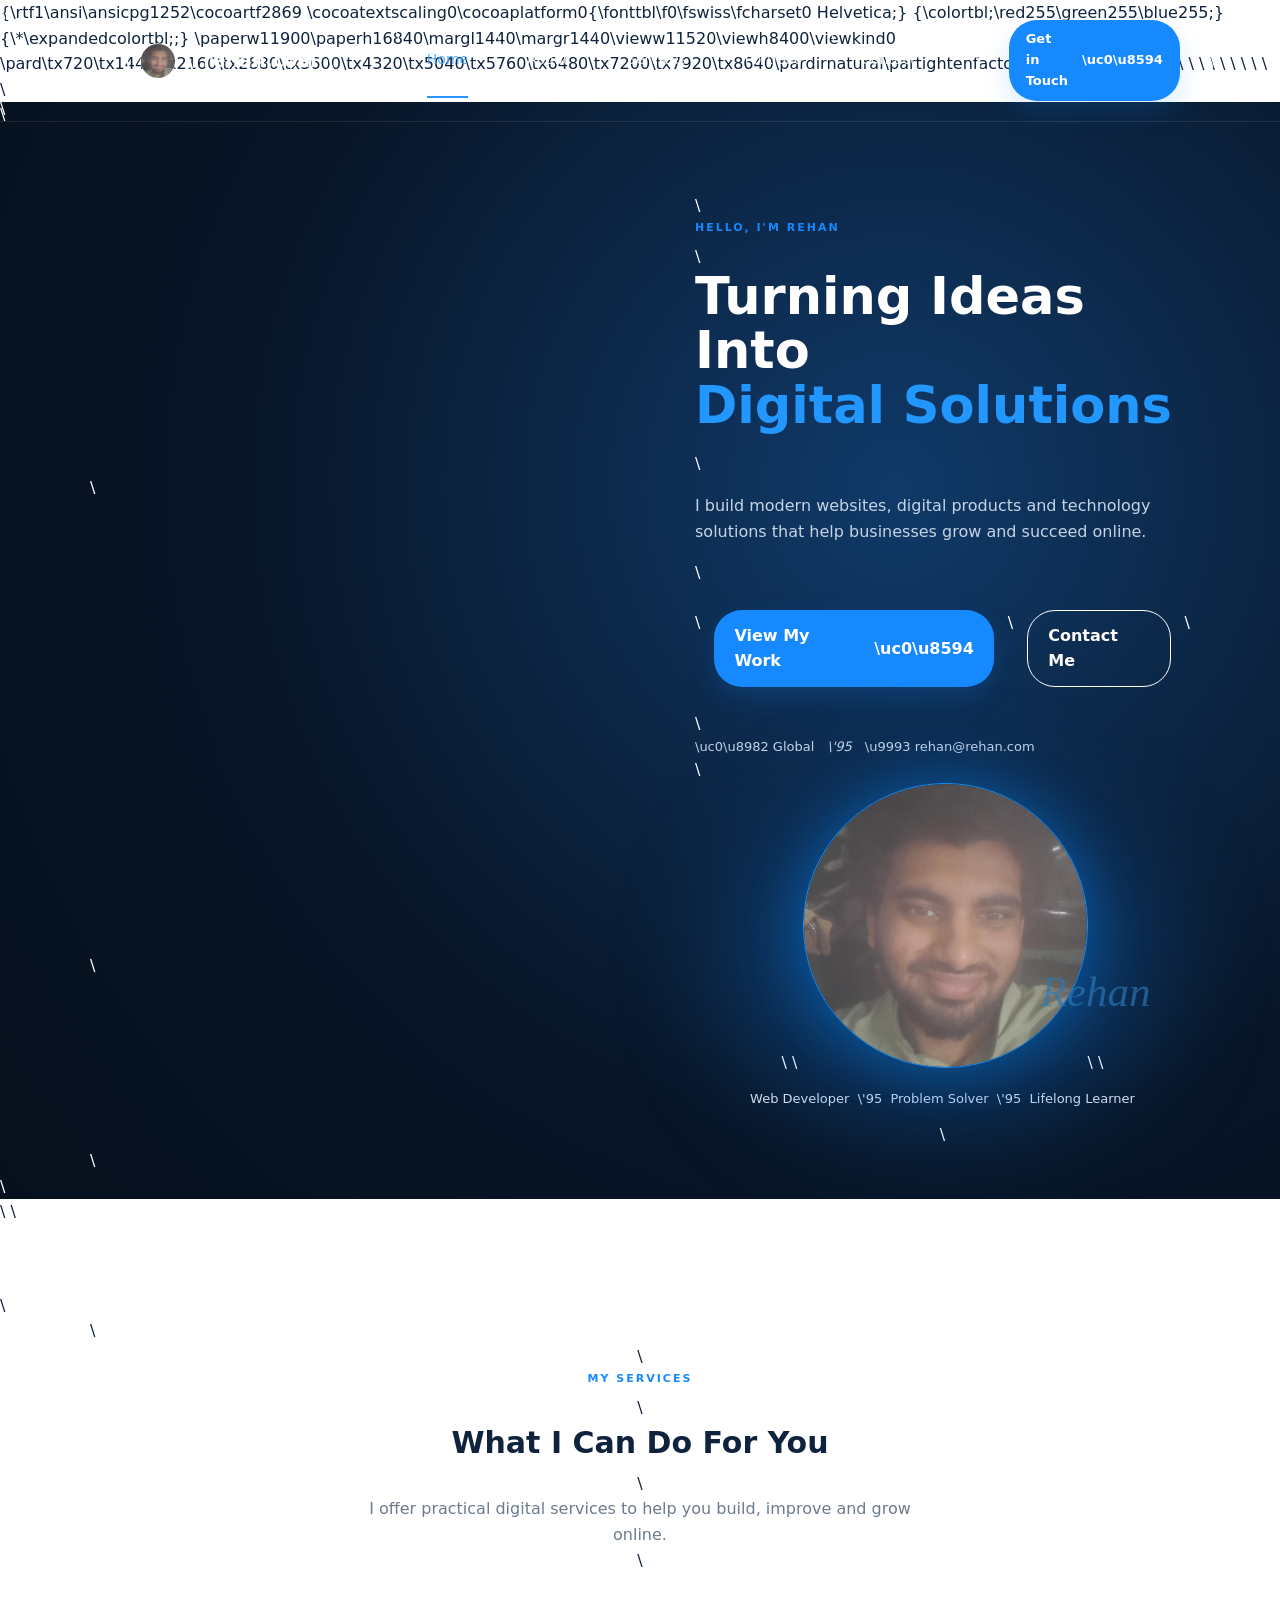
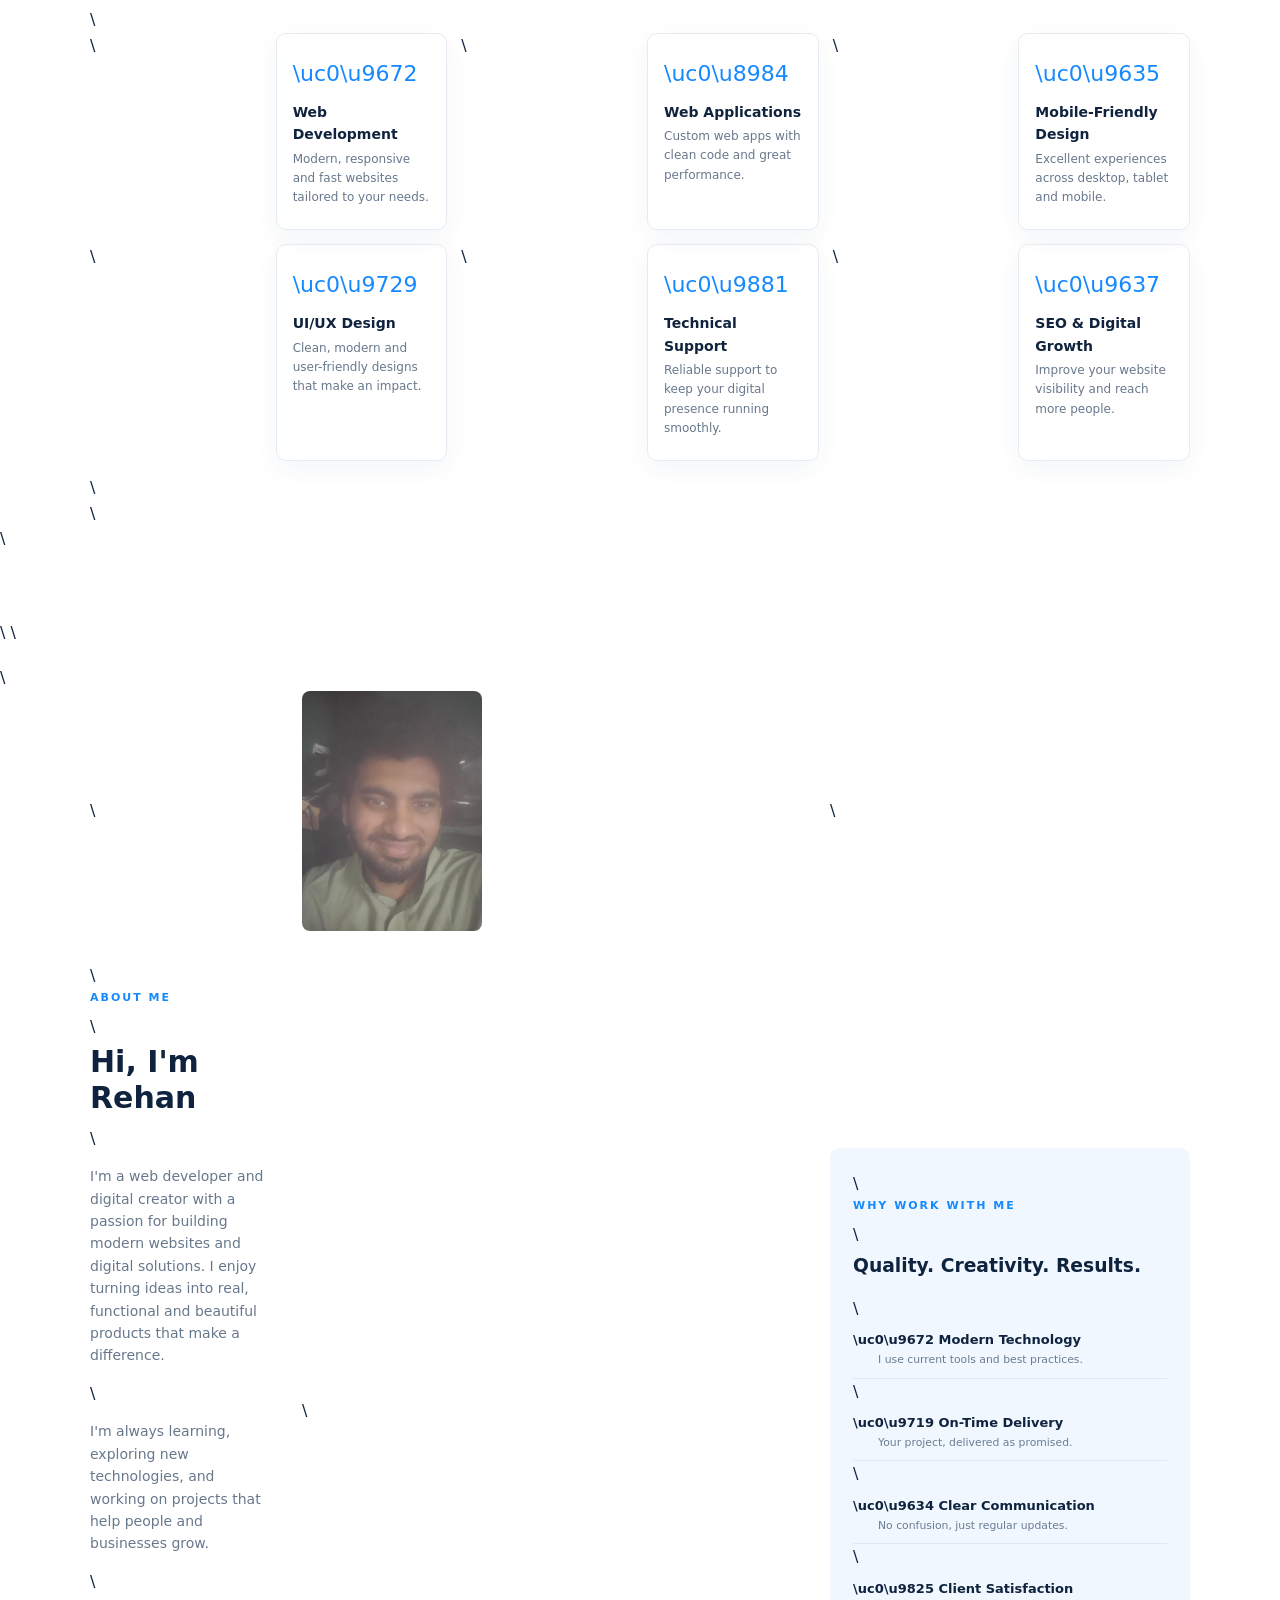
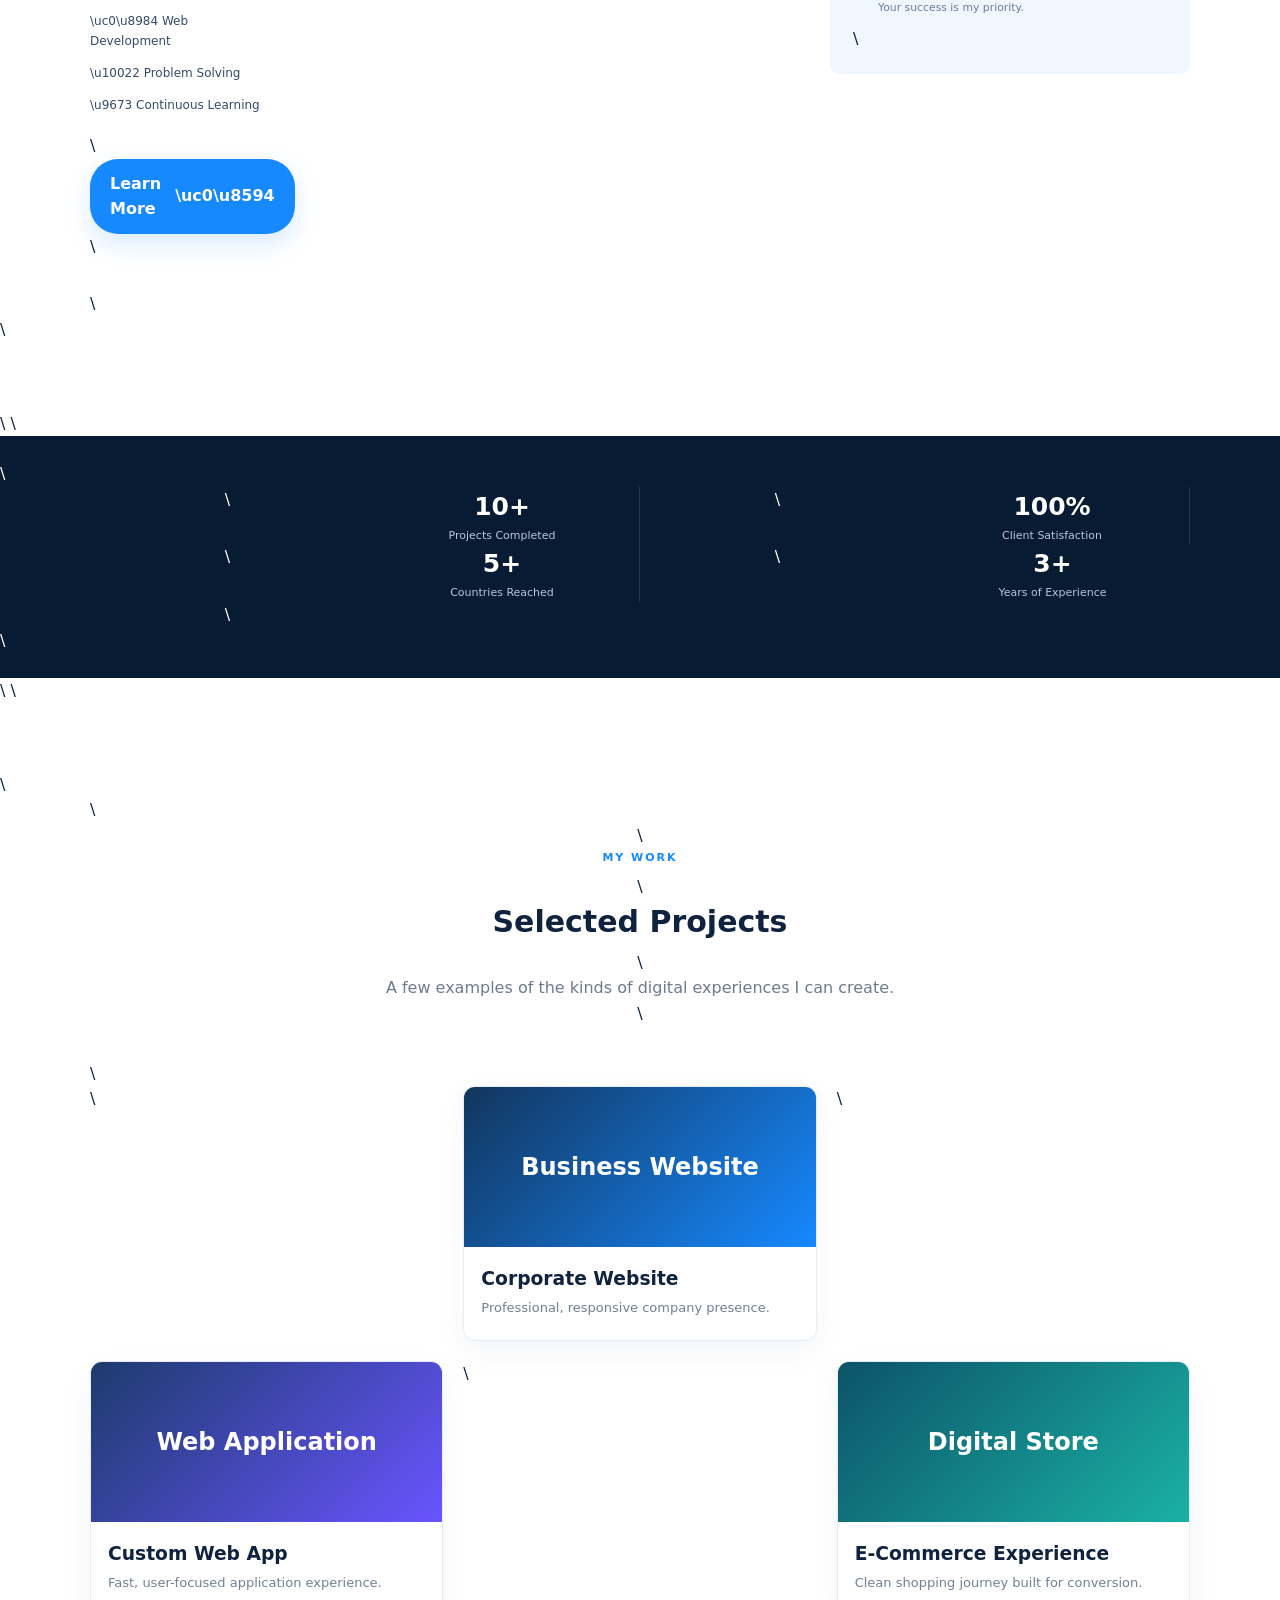
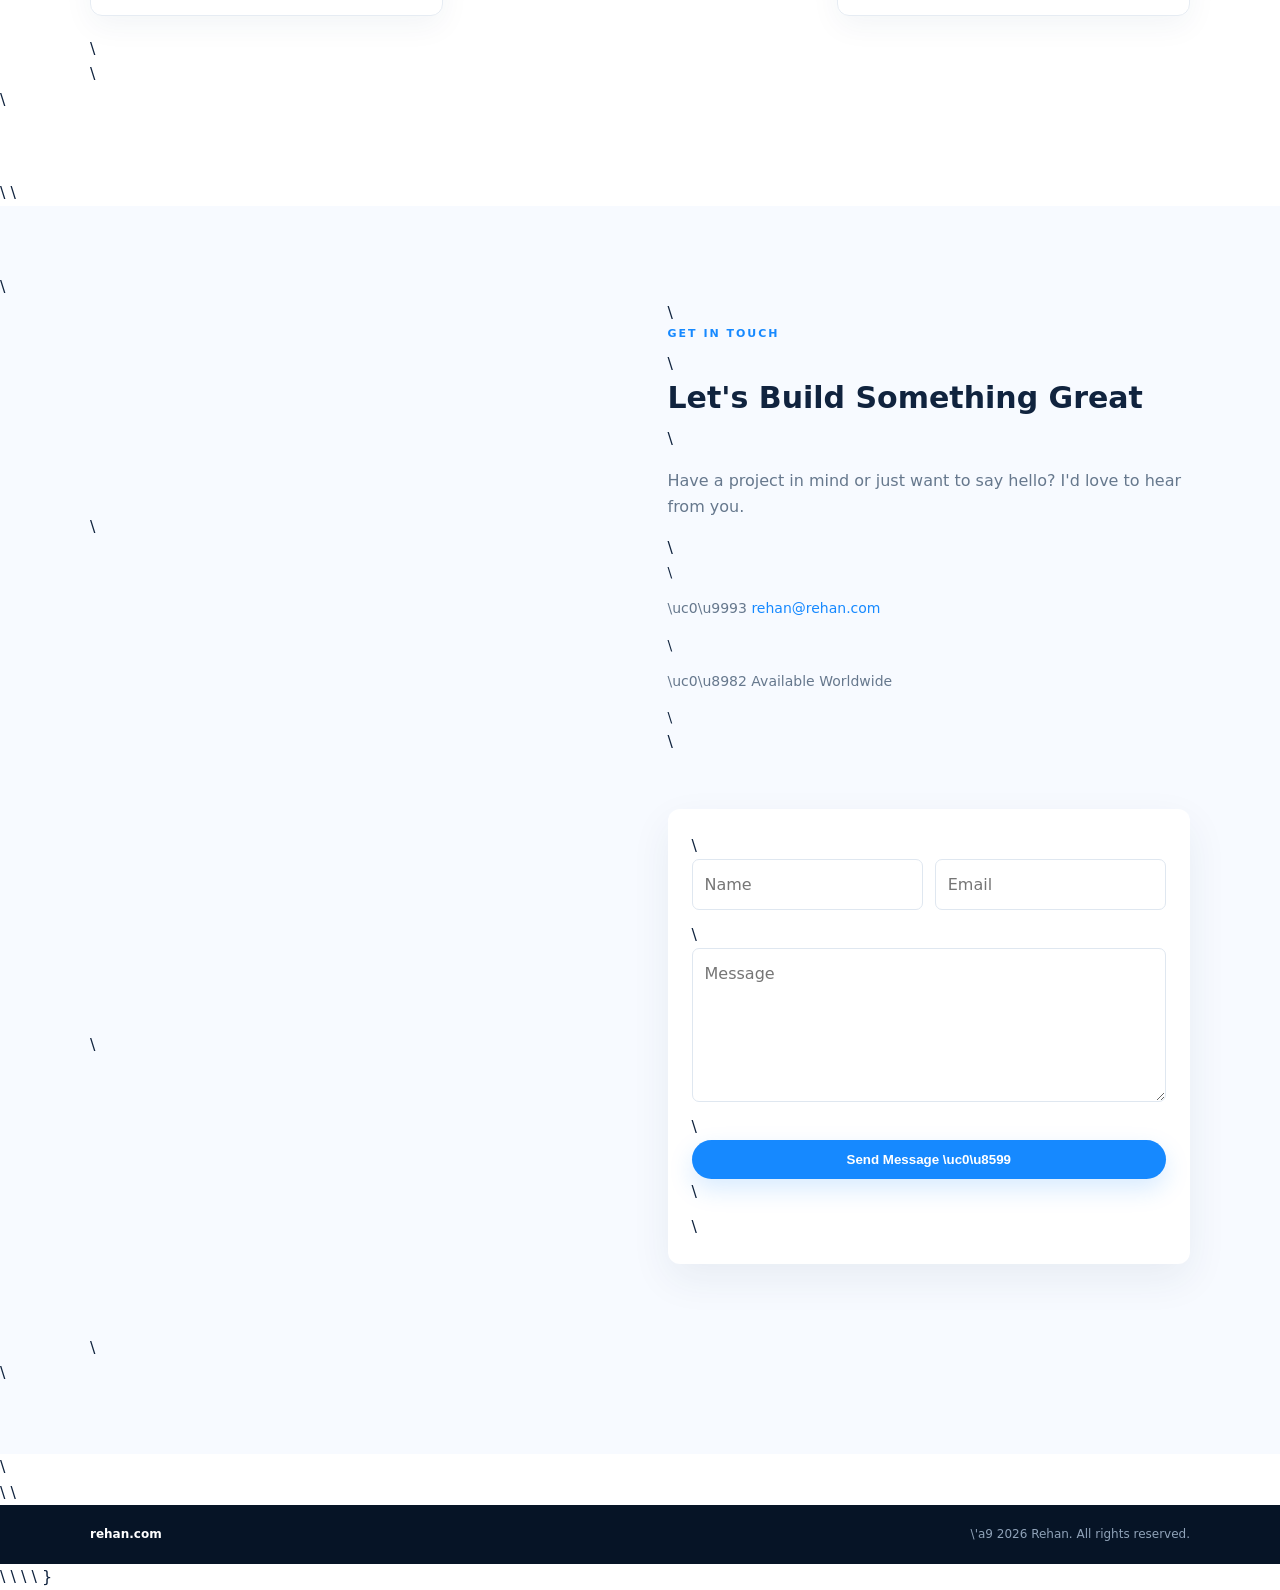
==== index.html @ d4633d06 "Add files via upload" ====
{\rtf1\ansi\ansicpg1252\cocoartf2869
\cocoatextscaling0\cocoaplatform0{\fonttbl\f0\fswiss\fcharset0 Helvetica;}
{\colortbl;\red255\green255\blue255;}
{\*\expandedcolortbl;;}
\paperw11900\paperh16840\margl1440\margr1440\vieww11520\viewh8400\viewkind0
\pard\tx720\tx1440\tx2160\tx2880\tx3600\tx4320\tx5040\tx5760\tx6480\tx7200\tx7920\tx8640\pardirnatural\partightenfactor0

\f0\fs24 \cf0 <!doctype html>\
<html lang="en">\
<head>\
  <meta charset="utf-8">\
  <meta name="viewport" content="width=device-width, initial-scale=1">\
  <meta name="description" content="Rehan \'97 modern websites, digital products and technology solutions.">\
  <meta name="theme-color" content="#071426">\
  <title>Rehan | Digital Solutions</title>\
  <link rel="stylesheet" href="style.css">\
</head>\
<body>\
<header class="site-header">\
  <div class="container nav">\
    <a class="brand" href="#home">\
      <img src="profile.jpg" alt="Rehan">\
      <span>rehan.com</span>\
    </a>\
    <button class="menu" aria-label="Open menu">\uc0\u9776 </button>\
    <nav>\
      <a class="active" href="#home">Home</a>\
      <a href="#about">About</a>\
      <a href="#services">Services</a>\
      <a href="#portfolio">Portfolio</a>\
      <a href="#contact">Contact</a>\
    </nav>\
    <a class="btn small" href="#contact">Get in Touch <span>\uc0\u8594 </span></a>\
  </div>\
</header>\
\
<main>\
<section id="home" class="hero">\
  <div class="container hero-grid">\
    <div class="hero-copy">\
      <p class="eyebrow">HELLO, I'M REHAN</p>\
      <h1>Turning Ideas Into <strong>Digital Solutions</strong></h1>\
      <p class="lead">I build modern websites, digital products and technology solutions that help businesses grow and succeed online.</p>\
      <div class="actions">\
        <a class="btn" href="#portfolio">View My Work <span>\uc0\u8594 </span></a>\
        <a class="btn ghost" href="#contact">Contact Me</a>\
      </div>\
      <div class="meta"><span>\uc0\u8982  Global</span><i>\'95</i><span>\u9993  rehan@rehan.com</span></div>\
    </div>\
    <div class="hero-photo">\
      <div class="glow"></div>\
      <img src="profile.jpg" alt="Portrait of Rehan">\
      <div class="signature">Rehan</div>\
      <p>Web Developer &nbsp;\'95&nbsp; Problem Solver &nbsp;\'95&nbsp; Lifelong Learner</p>\
    </div>\
  </div>\
</section>\
\
<section id="services" class="section">\
  <div class="container">\
    <div class="center">\
      <p class="eyebrow">MY SERVICES</p>\
      <h2>What I Can Do For You</h2>\
      <p>I offer practical digital services to help you build, improve and grow online.</p>\
    </div>\
    <div class="cards">\
      <article><span class="icon">\uc0\u9672 </span><h3>Web Development</h3><p>Modern, responsive and fast websites tailored to your needs.</p></article>\
      <article><span class="icon">\uc0\u8984 </span><h3>Web Applications</h3><p>Custom web apps with clean code and great performance.</p></article>\
      <article><span class="icon">\uc0\u9635 </span><h3>Mobile-Friendly Design</h3><p>Excellent experiences across desktop, tablet and mobile.</p></article>\
      <article><span class="icon">\uc0\u9729 </span><h3>UI/UX Design</h3><p>Clean, modern and user-friendly designs that make an impact.</p></article>\
      <article><span class="icon">\uc0\u9881 </span><h3>Technical Support</h3><p>Reliable support to keep your digital presence running smoothly.</p></article>\
      <article><span class="icon">\uc0\u9637 </span><h3>SEO & Digital Growth</h3><p>Improve your website visibility and reach more people.</p></article>\
    </div>\
  </div>\
</section>\
\
<section id="about" class="section about">\
  <div class="container about-grid">\
    <img class="about-photo" src="profile.jpg" alt="Rehan">\
    <div>\
      <p class="eyebrow">ABOUT ME</p>\
      <h2>Hi, I'm Rehan</h2>\
      <p>I'm a web developer and digital creator with a passion for building modern websites and digital solutions. I enjoy turning ideas into real, functional and beautiful products that make a difference.</p>\
      <p>I'm always learning, exploring new technologies, and working on projects that help people and businesses grow.</p>\
      <div class="tags"><span>\uc0\u8984  Web Development</span><span>\u10022  Problem Solving</span><span>\u9673  Continuous Learning</span></div>\
      <a class="btn" href="#contact">Learn More <span>\uc0\u8594 </span></a>\
    </div>\
    <aside class="why">\
      <p class="eyebrow">WHY WORK WITH ME</p>\
      <h3>Quality. Creativity. Results.</h3>\
      <div><b>\uc0\u9672  Modern Technology</b><small>I use current tools and best practices.</small></div>\
      <div><b>\uc0\u9719  On-Time Delivery</b><small>Your project, delivered as promised.</small></div>\
      <div><b>\uc0\u9634  Clear Communication</b><small>No confusion, just regular updates.</small></div>\
      <div><b>\uc0\u9825  Client Satisfaction</b><small>Your success is my priority.</small></div>\
    </aside>\
  </div>\
</section>\
\
<section class="stats">\
  <div class="container stat-grid">\
    <div><b>10+</b><span>Projects Completed</span></div>\
    <div><b>100%</b><span>Client Satisfaction</span></div>\
    <div><b>5+</b><span>Countries Reached</span></div>\
    <div><b>3+</b><span>Years of Experience</span></div>\
  </div>\
</section>\
\
<section id="portfolio" class="section portfolio">\
  <div class="container">\
    <div class="center">\
      <p class="eyebrow">MY WORK</p>\
      <h2>Selected Projects</h2>\
      <p>A few examples of the kinds of digital experiences I can create.</p>\
    </div>\
    <div class="project-grid">\
      <article class="project"><div class="project-art">Business Website</div><div><h3>Corporate Website</h3><p>Professional, responsive company presence.</p></div></article>\
      <article class="project"><div class="project-art app">Web Application</div><div><h3>Custom Web App</h3><p>Fast, user-focused application experience.</p></div></article>\
      <article class="project"><div class="project-art shop">Digital Store</div><div><h3>E-Commerce Experience</h3><p>Clean shopping journey built for conversion.</p></div></article>\
    </div>\
  </div>\
</section>\
\
<section id="contact" class="section contact">\
  <div class="container contact-grid">\
    <div>\
      <p class="eyebrow">GET IN TOUCH</p>\
      <h2>Let's Build Something Great</h2>\
      <p>Have a project in mind or just want to say hello? I'd love to hear from you.</p>\
      <div class="contact-lines">\
        <p>\uc0\u9993  <a href="mailto:rehan@rehan.com">rehan@rehan.com</a></p>\
        <p>\uc0\u8982  Available Worldwide</p>\
      </div>\
    </div>\
    <form id="contactForm">\
      <div class="two"><input name="name" placeholder="Name" required><input name="email" type="email" placeholder="Email" required></div>\
      <textarea name="message" rows="5" placeholder="Message" required></textarea>\
      <button class="btn" type="submit">Send Message \uc0\u8599 </button>\
      <p id="formNote" class="form-note"></p>\
    </form>\
  </div>\
</section>\
</main>\
\
<footer><div class="container footer"><b>rehan.com</b><span>\'a9 <span id="year"></span> Rehan. All rights reserved.</span></div></footer>\
<script src="script.js"></script>\
</body>\
</html>\
}
---- style.css ----
*{box-sizing:border-box}html{scroll-behavior:smooth}body{margin:0;font-family:Inter,ui-sans-serif,system-ui,-apple-system,Segoe UI,sans-serif;color:#10233e;background:#fff;line-height:1.6}a{text-decoration:none;color:inherit}.container{width:min(1100px,92%);margin:auto}.site-header{position:absolute;z-index:10;top:0;left:0;right:0;color:#fff;border-bottom:1px solid #ffffff18}.nav{height:70px;display:flex;align-items:center;gap:28px}.brand{display:flex;align-items:center;gap:10px;font-weight:800;font-size:19px;margin-right:auto}.brand img{width:36px;height:36px;border-radius:50%;object-fit:cover;border:1px solid #ffffff80}.nav nav{display:flex;gap:27px;font-size:14px}.nav nav a{opacity:.9;padding:25px 0}.nav nav a.active,.nav nav a:hover{color:#40a8ff;border-bottom:2px solid #1689ff}.btn{display:inline-flex;align-items:center;justify-content:center;gap:14px;background:#1689ff;color:#fff;padding:12px 20px;border-radius:28px;font-weight:700;border:0;cursor:pointer;box-shadow:0 10px 25px #1689ff2b}.btn.small{padding:9px 17px;font-size:13px}.btn.ghost{background:transparent;border:1px solid #fff;box-shadow:none}.menu{display:none;background:none;border:0;color:#fff;font-size:25px}.hero{min-height:570px;background:radial-gradient(circle at 70% 35%,#103a69,#081527 58%,#06101d);color:#fff;position:relative;overflow:hidden}.hero-grid{min-height:570px;display:grid;grid-template-columns:1.1fr .9fr;align-items:center;padding-top:65px}.eyebrow{color:#1689ff;font-size:11px;font-weight:800;letter-spacing:2px;margin:0 0 8px}.hero h1{font-size:51px;line-height:1.07;max-width:600px;margin:0 0 18px}.hero h1 strong{display:block;color:#2197ff}.lead{color:#c6d3e4;max-width:590px}.actions{display:flex;gap:14px;margin:24px 0}.meta{font-size:13px;color:#c5d4e8;display:flex;gap:13px}.hero-photo{text-align:center;position:relative}.hero-photo img{position:relative;width:285px;height:285px;object-fit:cover;border-radius:50%;border:1px solid #1594ff;box-shadow:0 0 55px #078bff66}.glow{position:absolute;inset:10% 10%;background:#1689ff55;filter:blur(65px);border-radius:50%}.hero-photo p{color:#d9e4f3;font-size:13px}.signature{font-size:43px;font-family:cursive;font-style:italic;position:absolute;right:8%;top:48%;color:#2d78b5aa}.section{padding:68px 0}.center{text-align:center;margin-bottom:34px}.center h2,h2{font-size:30px;line-height:1.2;margin:4px 0 10px}.center p:last-child{color:#6c7b8e;margin:auto;max-width:600px}.cards{display:grid;grid-template-columns:repeat(6,1fr);gap:14px}.cards article{padding:22px 16px;border:1px solid #e5ebf3;border-radius:10px;box-shadow:0 8px 25px #18365c0d}.cards .icon{font-size:22px;color:#1689ff}.cards h3{font-size:14px;margin:10px 0 4px}.cards p{font-size:12px;color:#68788c;margin:0}.about{padding-top:20px}.about-grid{display:grid;grid-template-columns:180px 1fr 360px;gap:32px;align-items:center}.about-photo{width:180px;height:240px;object-fit:cover;border-radius:8px}.about p:not(.eyebrow){color:#68788c;font-size:14px}.tags{display:flex;flex-wrap:wrap;gap:13px;font-size:12px;margin:18px 0;color:#334b69}.why{background:#f0f7ff;border-radius:9px;padding:23px}.why h3{margin:3px 0 15px}.why div{padding:9px 0;border-bottom:1px solid #dce9f7;font-size:13px}.why div:last-child{border:0}.why small{display:block;color:#6a7c91;margin-left:25px}.stats{background:#071b32;color:#fff;padding:25px 0}.stat-grid{display:grid;grid-template-columns:repeat(4,1fr);text-align:center}.stat-grid div{border-right:1px solid #ffffff20}.stat-grid div:last-child{border:0}.stat-grid b{display:block;font-size:25px}.stat-grid span{font-size:11px;color:#b9c8da}.project-grid{display:grid;grid-template-columns:repeat(3,1fr);gap:20px}.project{border:1px solid #e6ecf3;border-radius:12px;overflow:hidden;box-shadow:0 10px 30px #18365c0d}.project-art{height:160px;display:grid;place-items:center;background:linear-gradient(135deg,#12355c,#1689ff);color:#fff;font-size:24px;font-weight:800}.project-art.app{background:linear-gradient(135deg,#1d3b6d,#6954ff)}.project-art.shop{background:linear-gradient(135deg,#0c5368,#1ab1a5)}.project>div:last-child{padding:17px}.project h3{margin:0}.project p{margin:4px 0;color:#718095;font-size:13px}.contact{background:#f7faff}.contact-grid{display:grid;grid-template-columns:1fr 1fr;gap:55px;align-items:center}.contact p:not(.eyebrow){color:#66788d}.contact-lines{font-size:14px}.contact-lines a{color:#1689ff}form{background:#fff;padding:24px;border-radius:12px;box-shadow:0 15px 40px #18365c12}.two{display:grid;grid-template-columns:1fr 1fr;gap:12px}input,textarea{width:100%;border:1px solid #dfe7f0;border-radius:7px;padding:12px;margin-bottom:12px;font:inherit;outline:none}input:focus,textarea:focus{border-color:#1689ff}form .btn{width:100%}.form-note{font-size:12px;text-align:center;margin:10px 0 0}footer{background:#061426;color:#c9d6e5;padding:20px 0}.footer{display:flex;justify-content:space-between;font-size:12px}.footer b{color:#fff}.footer span{color:#8fa2b8}@media(max-width:850px){.nav nav,.nav>.btn{display:none}.menu{display:block}.hero-grid{grid-template-columns:1fr;text-align:center;padding:100px 0 45px}.hero h1{font-size:40px}.lead{margin:auto}.meta,.actions{justify-content:center}.hero-photo{margin-top:20px}.hero-photo img{width:210px;height:210px}.cards{grid-template-columns:repeat(2,1fr)}.about-grid{grid-template-columns:1fr;text-align:center}.about-photo{margin:auto}.why{text-align:left}.project-grid{grid-template-columns:1fr}.contact-grid{grid-template-columns:1fr;gap:25px}.stat-grid{grid-template-columns:repeat(2,1fr);gap:20px}.stat-grid div:nth-child(2){border:0}.footer{flex-direction:column;gap:5px}}@media(max-width:480px){.cards{grid-template-columns:1fr}.hero h1{font-size:34px}.two{grid-template-columns:1fr}.section{padding:50px 0}}
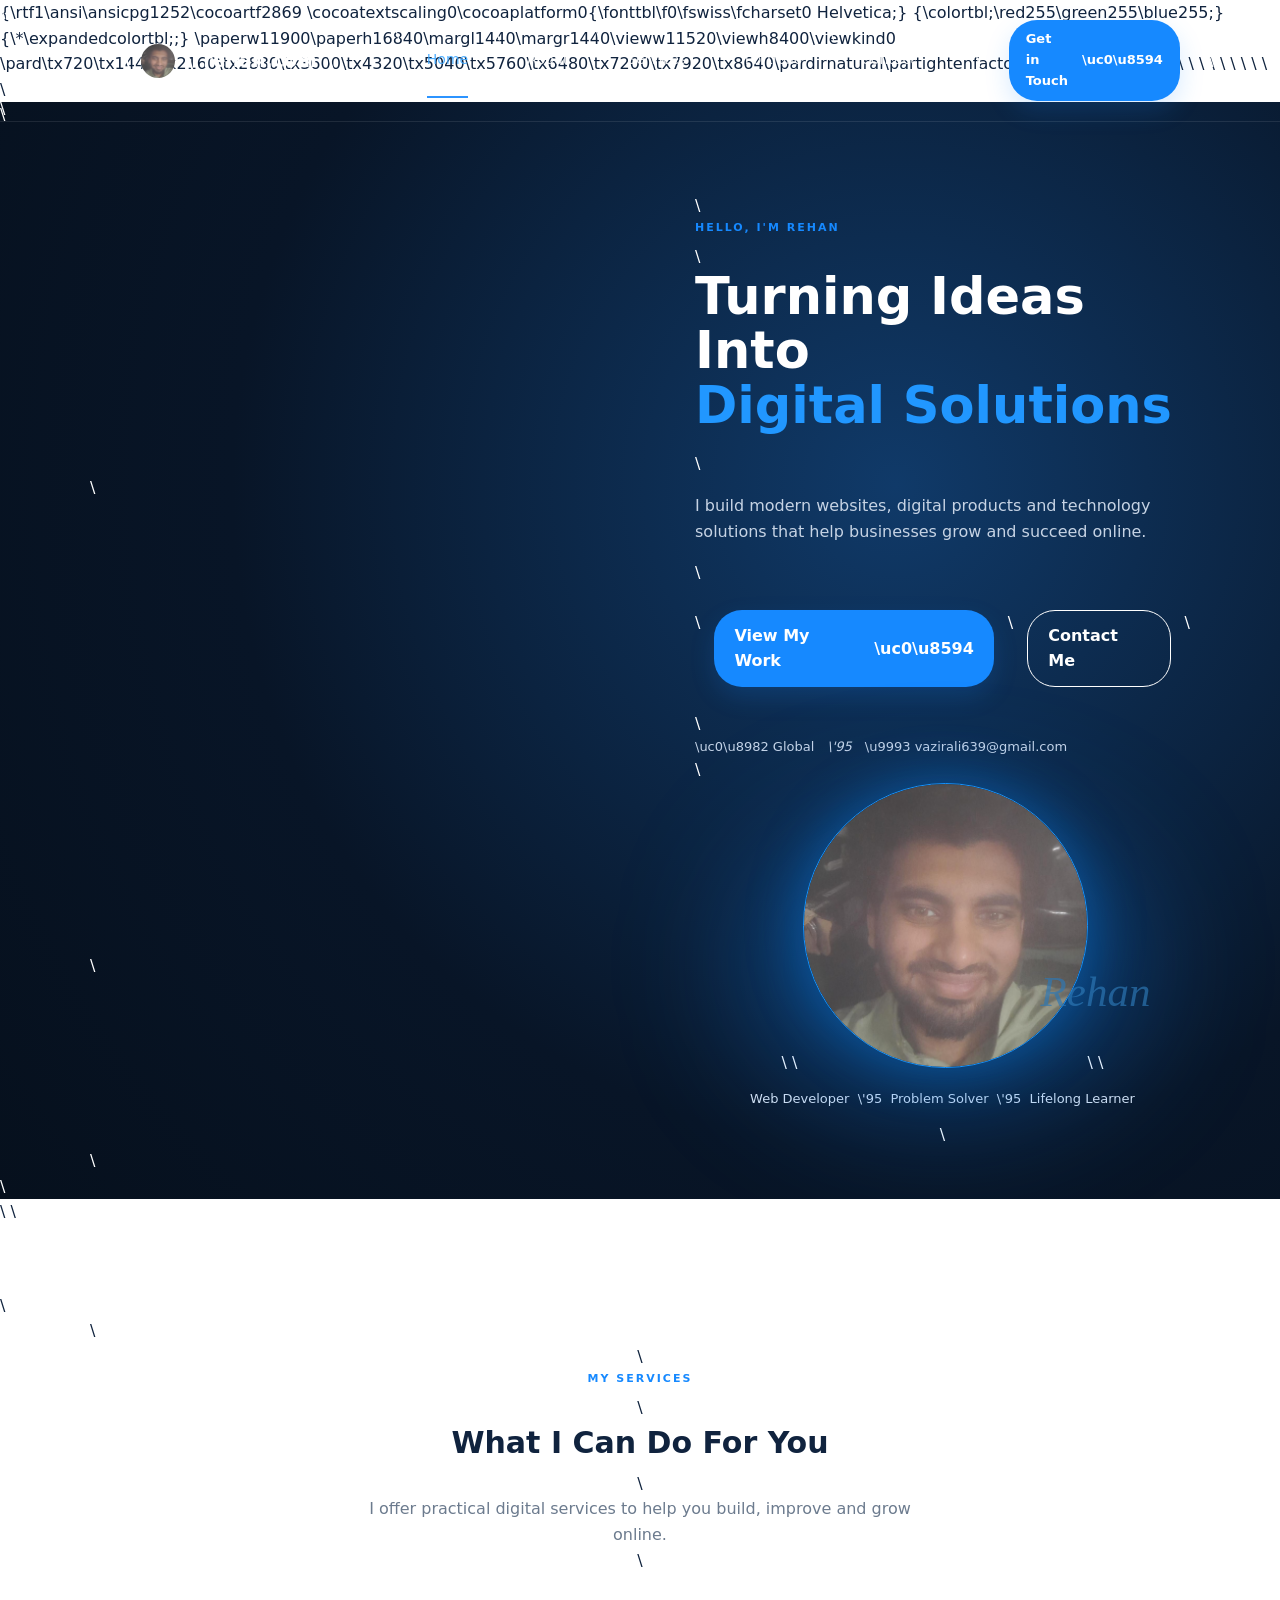
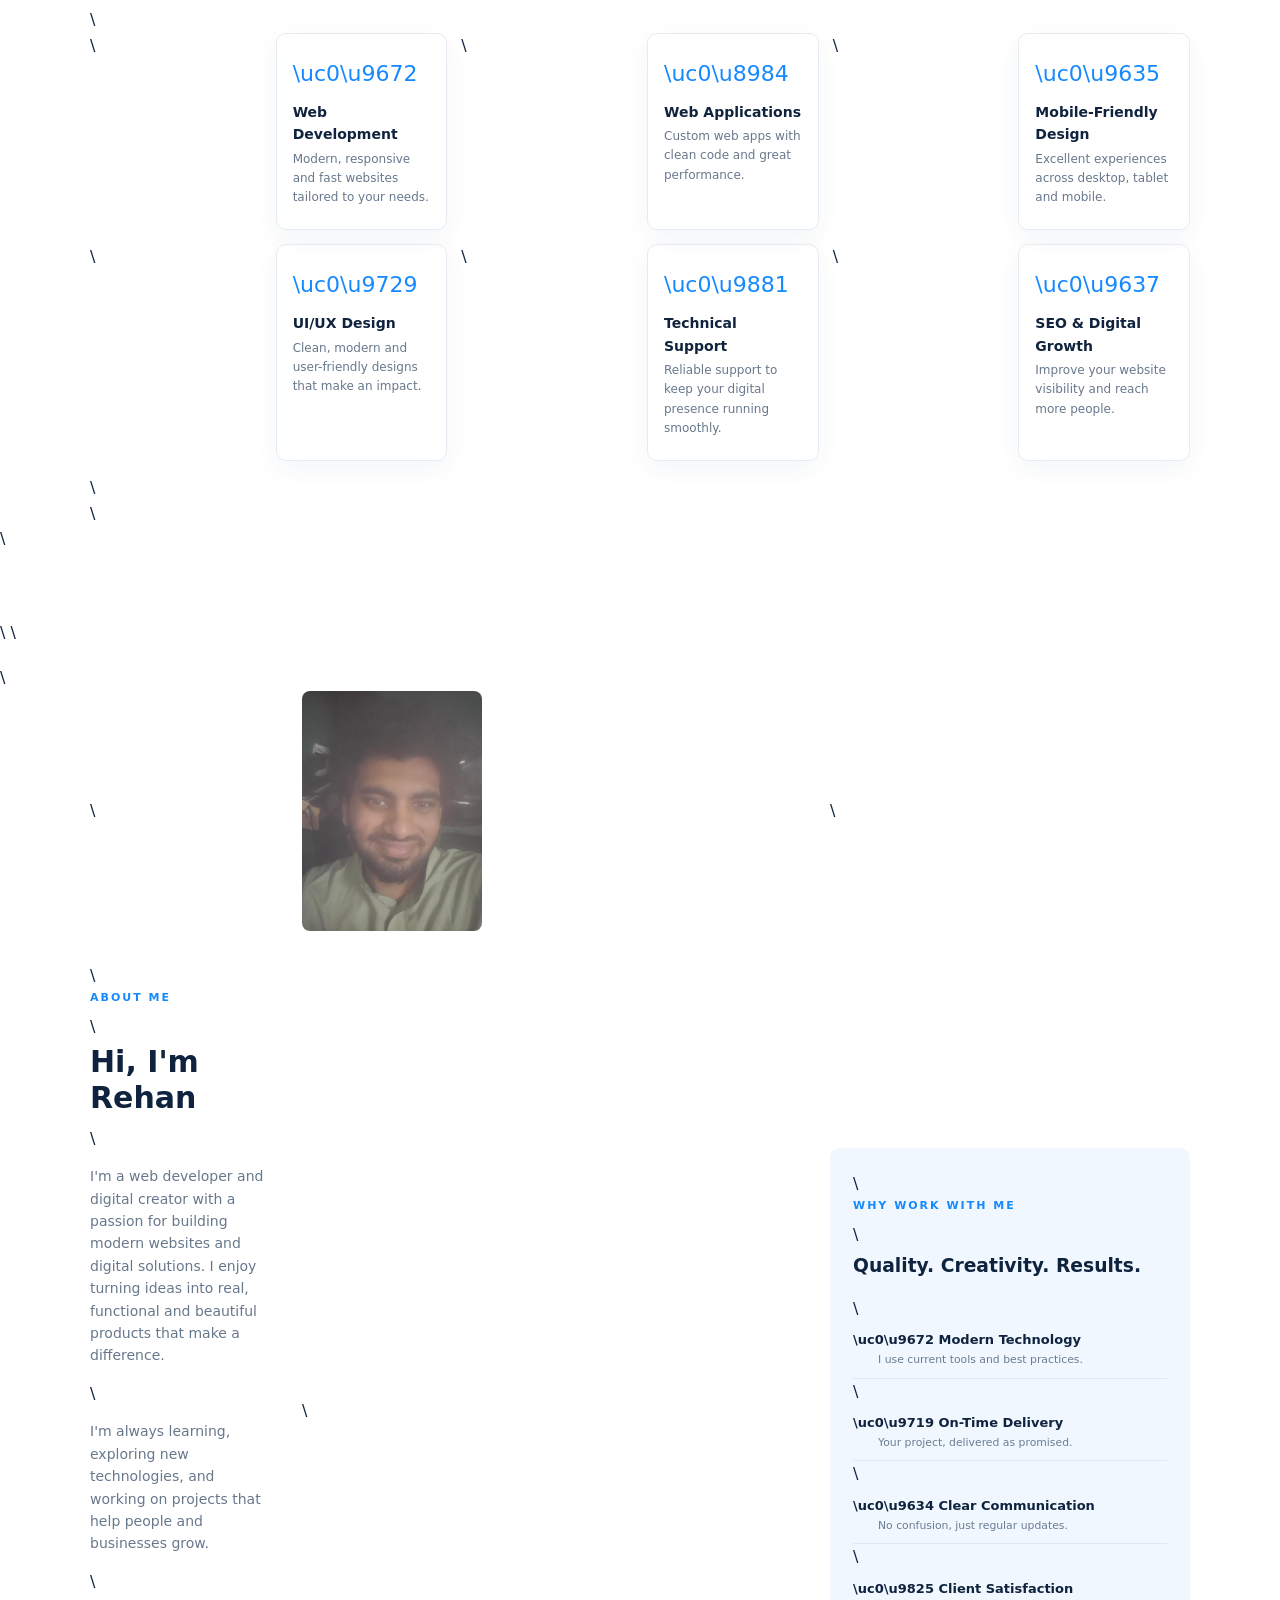
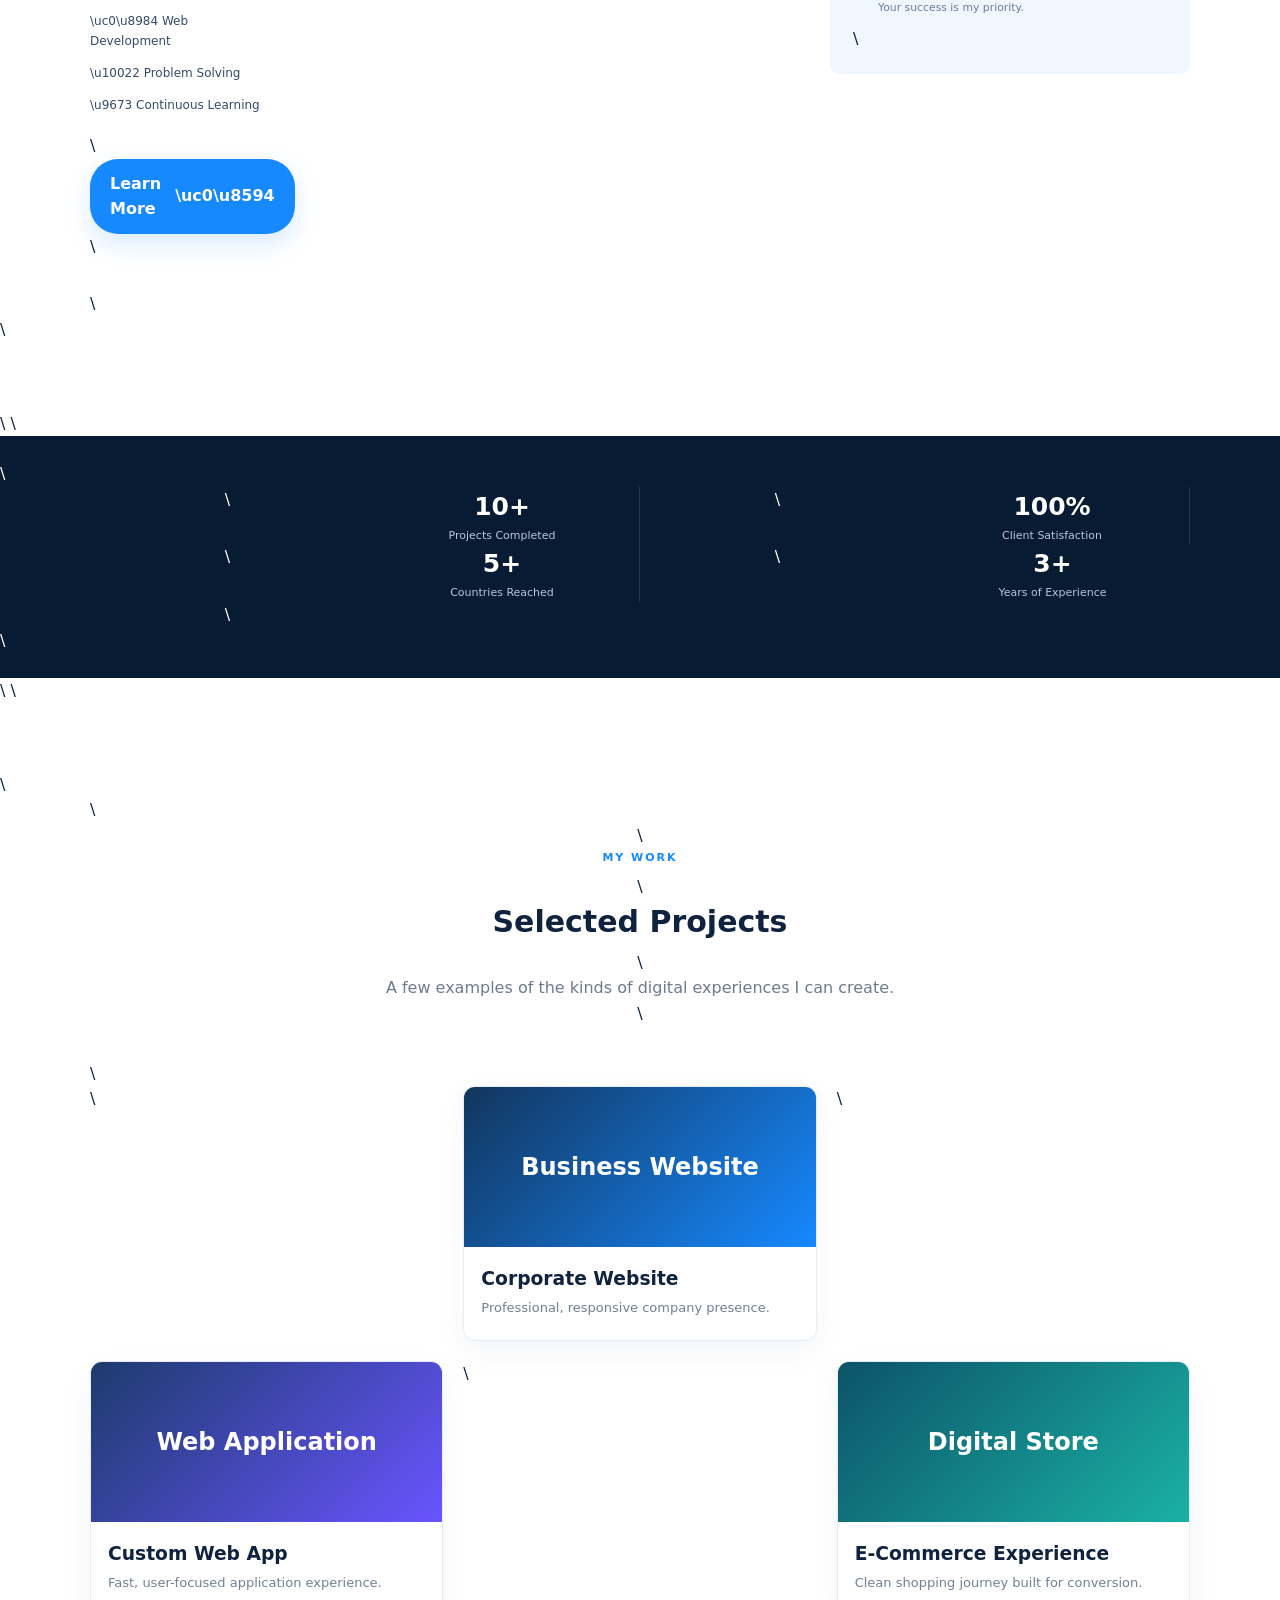
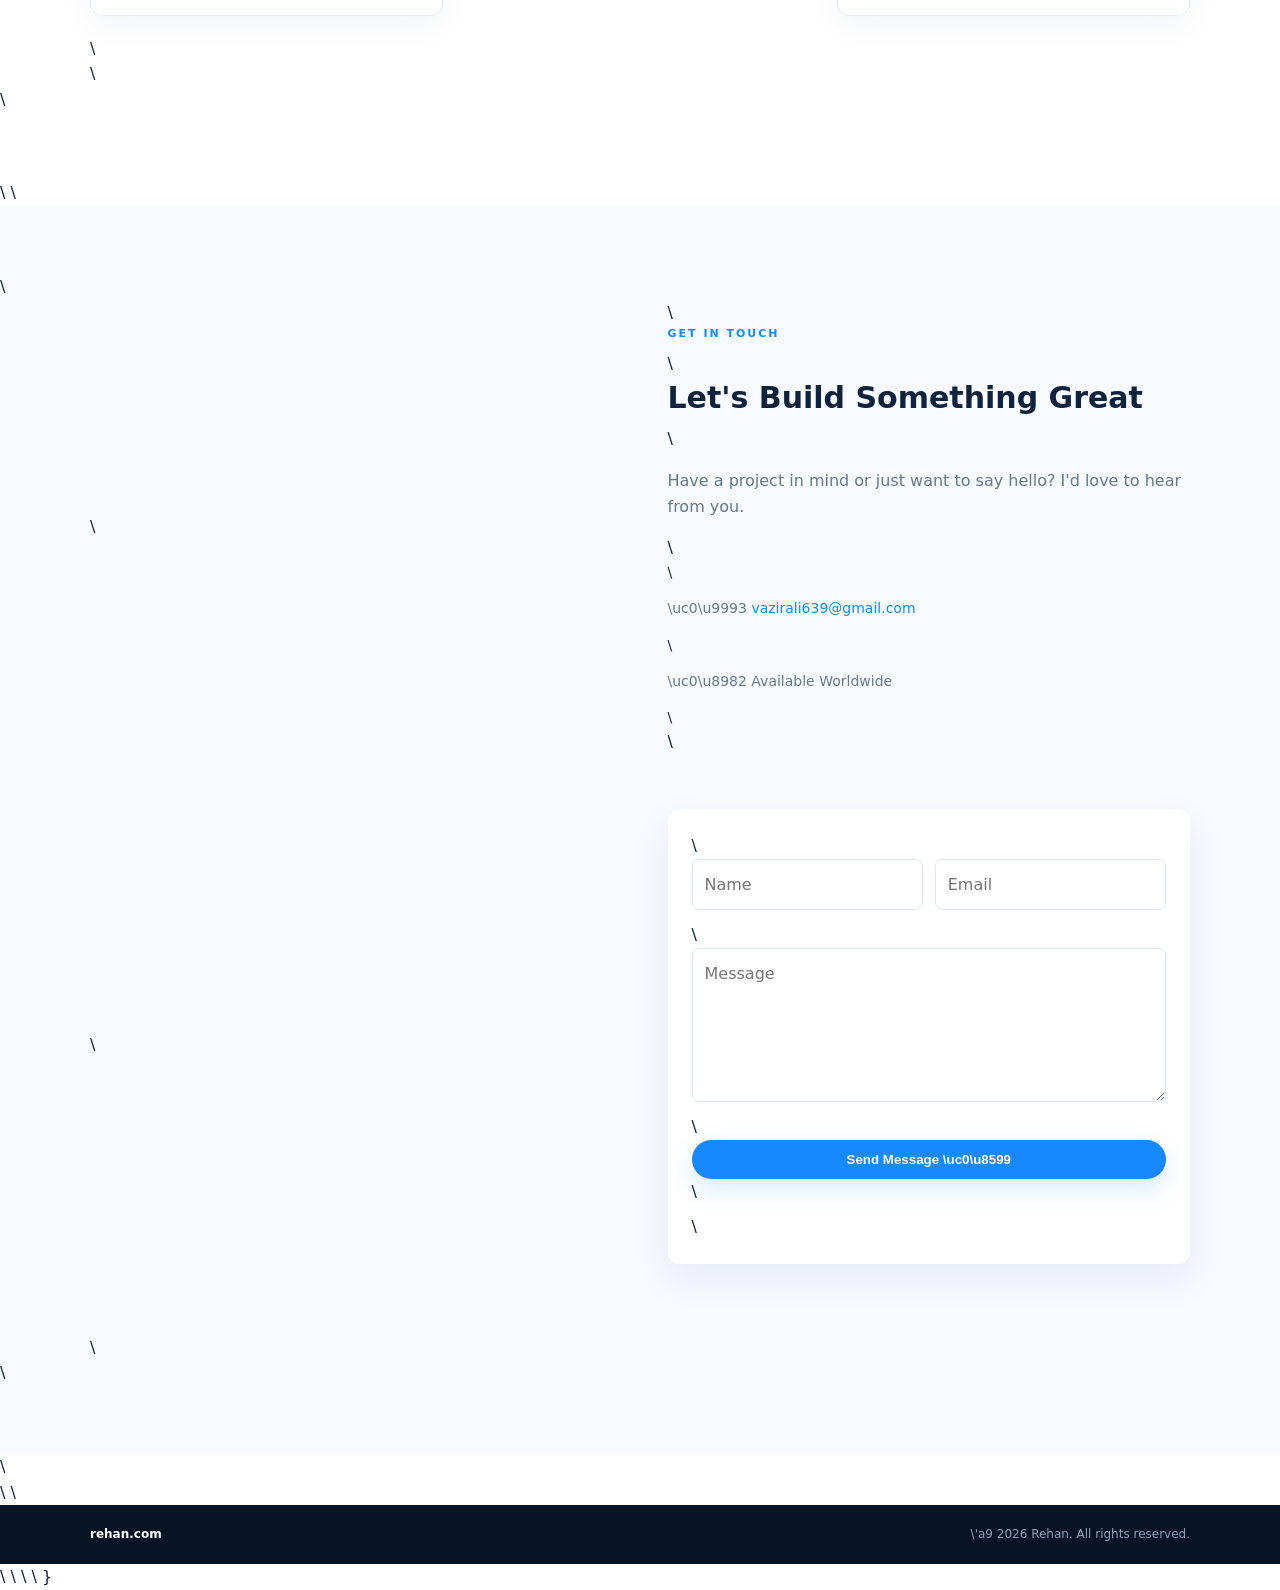
==== commit e05d5ccc: "Add files via upload" ====
--- a/index.html
+++ b/index.html
@@ -45,7 +45,7 @@
         <a class="btn" href="#portfolio">View My Work <span>\uc0\u8594 </span></a>\
         <a class="btn ghost" href="#contact">Contact Me</a>\
       </div>\
-      <div class="meta"><span>\uc0\u8982  Global</span><i>\'95</i><span>\u9993  rehan@rehan.com</span></div>\
+      <div class="meta"><span>\uc0\u8982  Global</span><i>\'95</i><span>\u9993  vazirali639@gmail.com</span></div>\
     </div>\
     <div class="hero-photo">\
       <div class="glow"></div>\
@@ -127,7 +127,7 @@
       <h2>Let's Build Something Great</h2>\
       <p>Have a project in mind or just want to say hello? I'd love to hear from you.</p>\
       <div class="contact-lines">\
-        <p>\uc0\u9993  <a href="mailto:rehan@rehan.com">rehan@rehan.com</a></p>\
+        <p>\uc0\u9993  <a href="mailto:vazirali639@gmail.com">vazirali639@gmail.com</a></p>\
         <p>\uc0\u8982  Available Worldwide</p>\
       </div>\
     </div>\
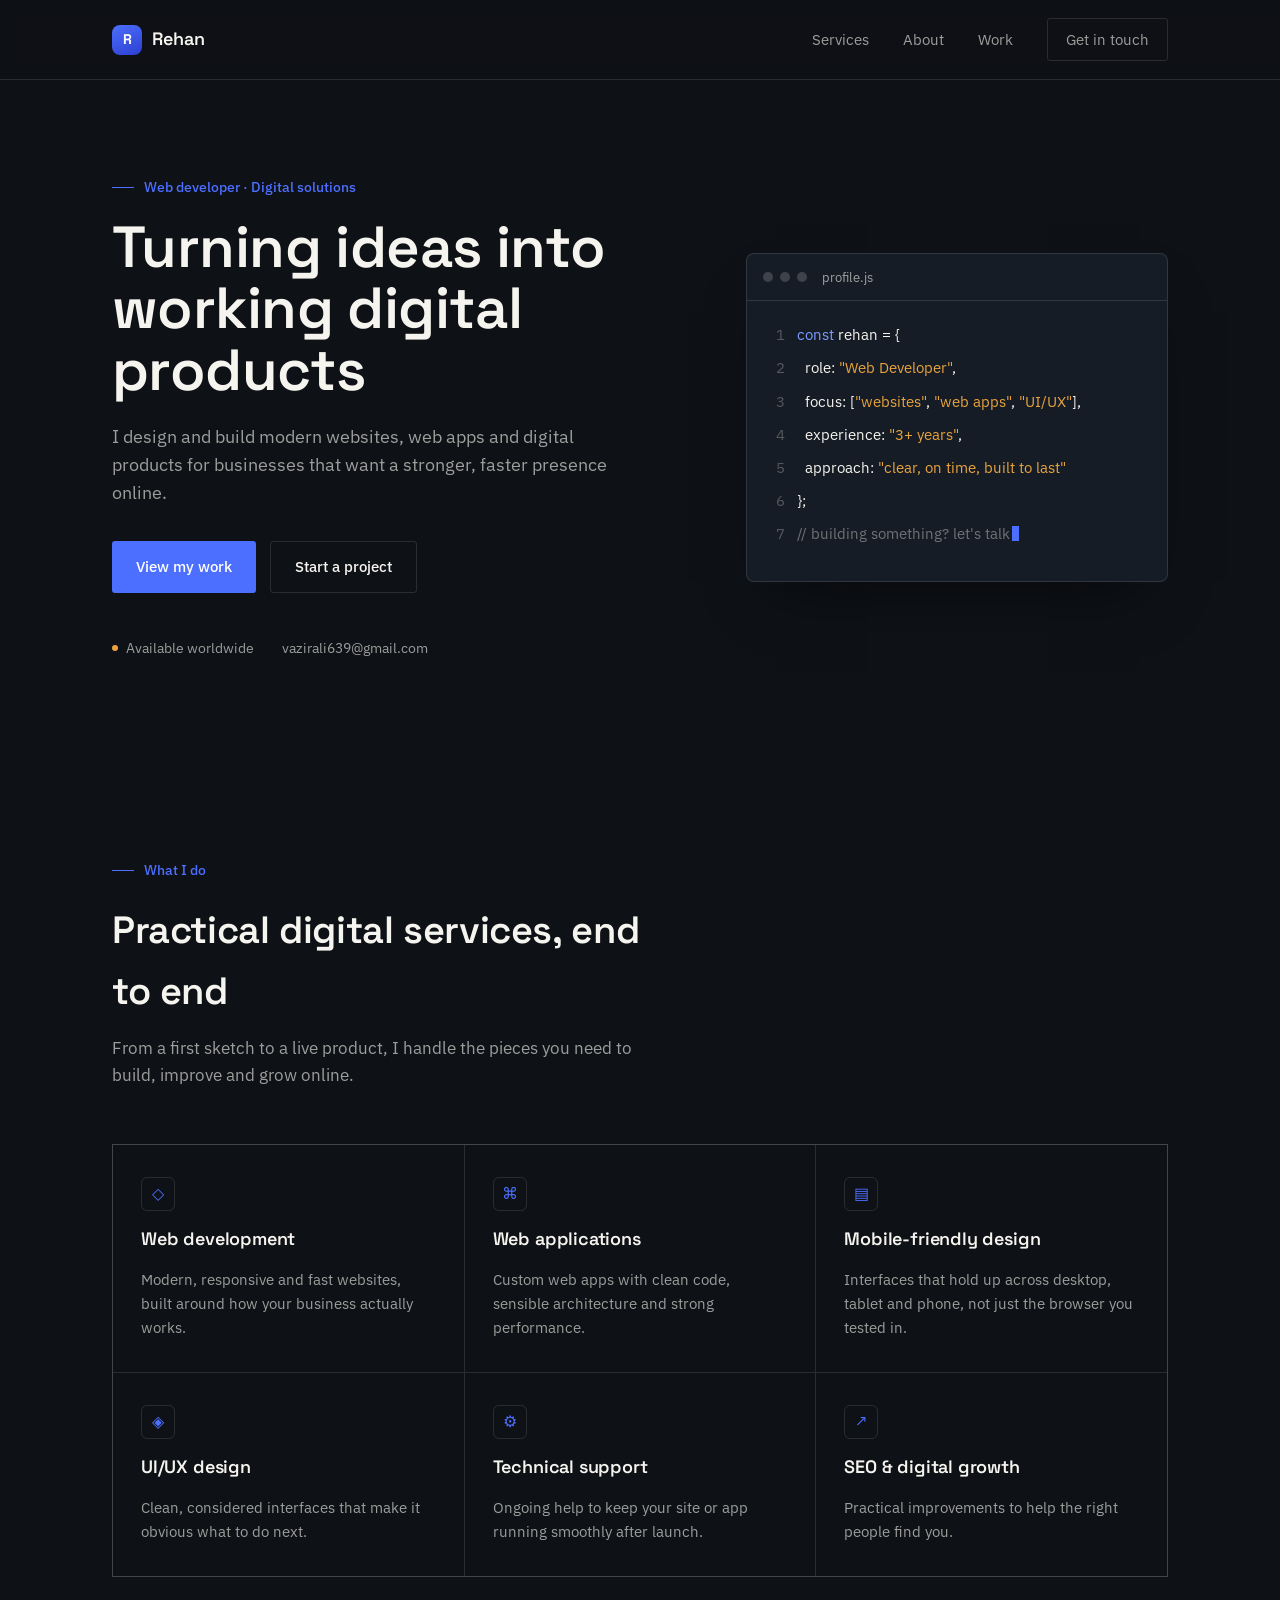
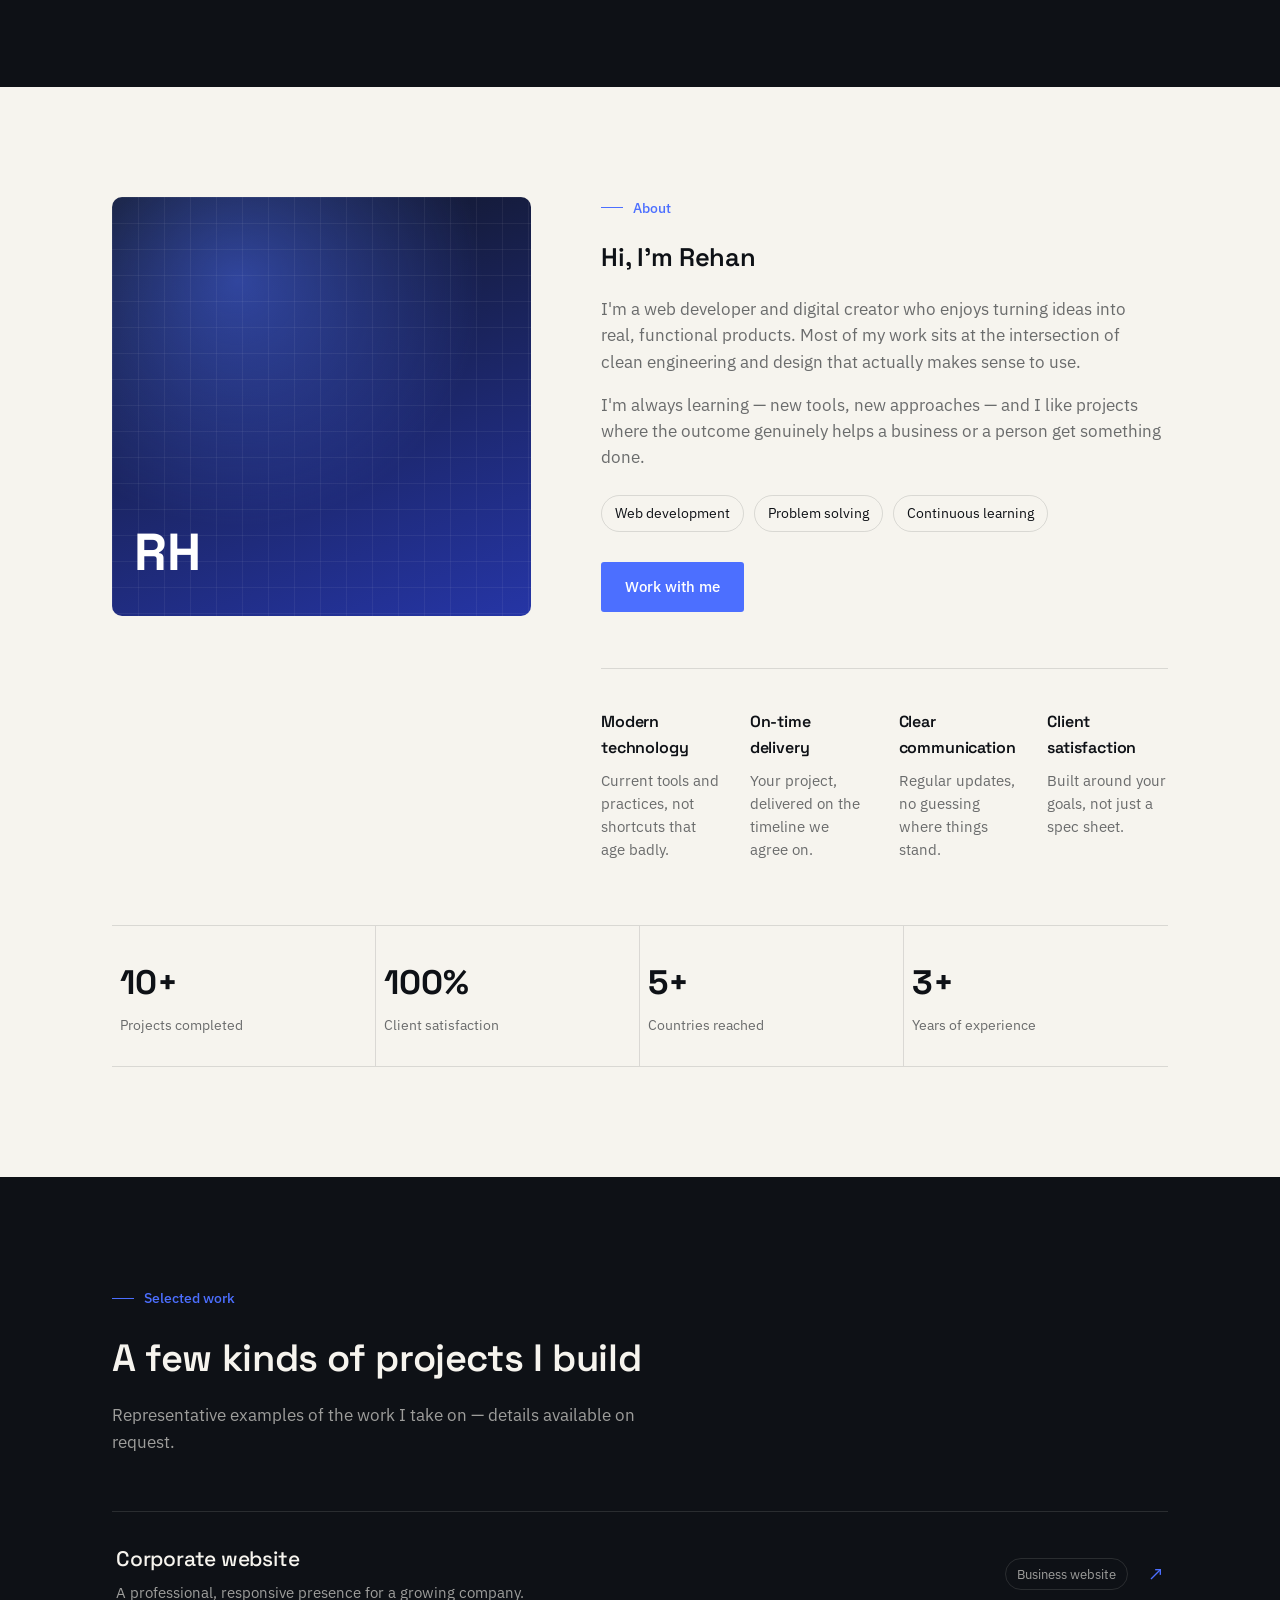
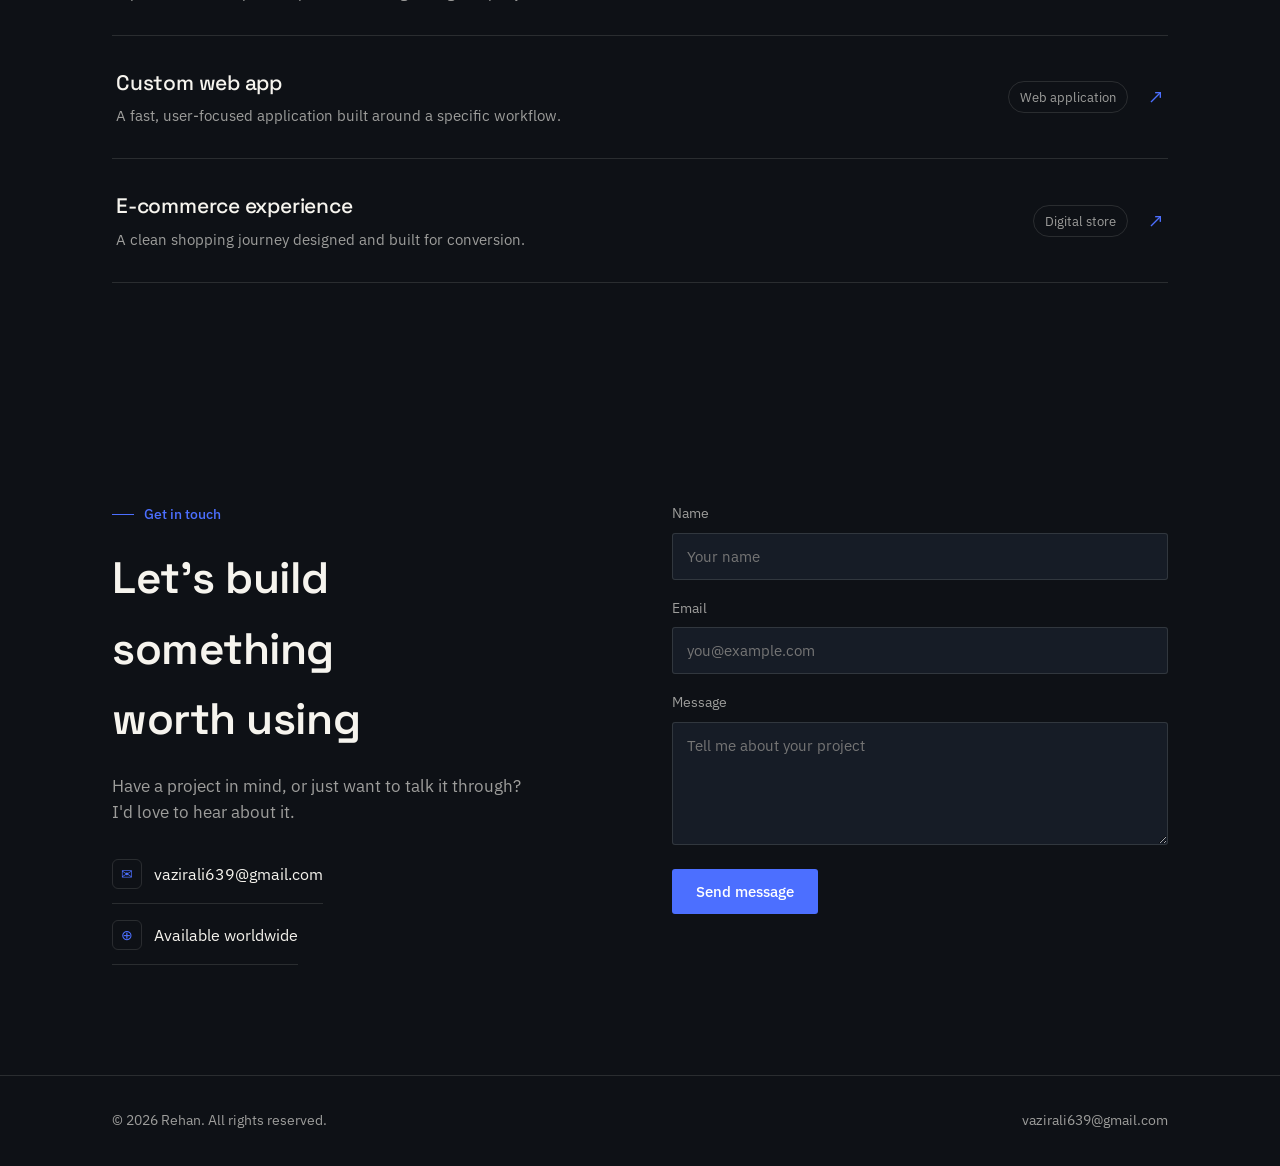
==== commit a7dd120f: "Add files via upload" ====
--- a/index.html
+++ b/index.html
@@ -1,148 +1,537 @@
-{\rtf1\ansi\ansicpg1252\cocoartf2869
-\cocoatextscaling0\cocoaplatform0{\fonttbl\f0\fswiss\fcharset0 Helvetica;}
-{\colortbl;\red255\green255\blue255;}
-{\*\expandedcolortbl;;}
-\paperw11900\paperh16840\margl1440\margr1440\vieww11520\viewh8400\viewkind0
-\pard\tx720\tx1440\tx2160\tx2880\tx3600\tx4320\tx5040\tx5760\tx6480\tx7200\tx7920\tx8640\pardirnatural\partightenfactor0
-
-\f0\fs24 \cf0 <!doctype html>\
-<html lang="en">\
-<head>\
-  <meta charset="utf-8">\
-  <meta name="viewport" content="width=device-width, initial-scale=1">\
-  <meta name="description" content="Rehan \'97 modern websites, digital products and technology solutions.">\
-  <meta name="theme-color" content="#071426">\
-  <title>Rehan | Digital Solutions</title>\
-  <link rel="stylesheet" href="style.css">\
-</head>\
-<body>\
-<header class="site-header">\
-  <div class="container nav">\
-    <a class="brand" href="#home">\
-      <img src="profile.jpg" alt="Rehan">\
-      <span>rehan.com</span>\
-    </a>\
-    <button class="menu" aria-label="Open menu">\uc0\u9776 </button>\
-    <nav>\
-      <a class="active" href="#home">Home</a>\
-      <a href="#about">About</a>\
-      <a href="#services">Services</a>\
-      <a href="#portfolio">Portfolio</a>\
-      <a href="#contact">Contact</a>\
-    </nav>\
-    <a class="btn small" href="#contact">Get in Touch <span>\uc0\u8594 </span></a>\
-  </div>\
-</header>\
-\
-<main>\
-<section id="home" class="hero">\
-  <div class="container hero-grid">\
-    <div class="hero-copy">\
-      <p class="eyebrow">HELLO, I'M REHAN</p>\
-      <h1>Turning Ideas Into <strong>Digital Solutions</strong></h1>\
-      <p class="lead">I build modern websites, digital products and technology solutions that help businesses grow and succeed online.</p>\
-      <div class="actions">\
-        <a class="btn" href="#portfolio">View My Work <span>\uc0\u8594 </span></a>\
-        <a class="btn ghost" href="#contact">Contact Me</a>\
-      </div>\
-      <div class="meta"><span>\uc0\u8982  Global</span><i>\'95</i><span>\u9993  vazirali639@gmail.com</span></div>\
-    </div>\
-    <div class="hero-photo">\
-      <div class="glow"></div>\
-      <img src="profile.jpg" alt="Portrait of Rehan">\
-      <div class="signature">Rehan</div>\
-      <p>Web Developer &nbsp;\'95&nbsp; Problem Solver &nbsp;\'95&nbsp; Lifelong Learner</p>\
-    </div>\
-  </div>\
-</section>\
-\
-<section id="services" class="section">\
-  <div class="container">\
-    <div class="center">\
-      <p class="eyebrow">MY SERVICES</p>\
-      <h2>What I Can Do For You</h2>\
-      <p>I offer practical digital services to help you build, improve and grow online.</p>\
-    </div>\
-    <div class="cards">\
-      <article><span class="icon">\uc0\u9672 </span><h3>Web Development</h3><p>Modern, responsive and fast websites tailored to your needs.</p></article>\
-      <article><span class="icon">\uc0\u8984 </span><h3>Web Applications</h3><p>Custom web apps with clean code and great performance.</p></article>\
-      <article><span class="icon">\uc0\u9635 </span><h3>Mobile-Friendly Design</h3><p>Excellent experiences across desktop, tablet and mobile.</p></article>\
-      <article><span class="icon">\uc0\u9729 </span><h3>UI/UX Design</h3><p>Clean, modern and user-friendly designs that make an impact.</p></article>\
-      <article><span class="icon">\uc0\u9881 </span><h3>Technical Support</h3><p>Reliable support to keep your digital presence running smoothly.</p></article>\
-      <article><span class="icon">\uc0\u9637 </span><h3>SEO & Digital Growth</h3><p>Improve your website visibility and reach more people.</p></article>\
-    </div>\
-  </div>\
-</section>\
-\
-<section id="about" class="section about">\
-  <div class="container about-grid">\
-    <img class="about-photo" src="profile.jpg" alt="Rehan">\
-    <div>\
-      <p class="eyebrow">ABOUT ME</p>\
-      <h2>Hi, I'm Rehan</h2>\
-      <p>I'm a web developer and digital creator with a passion for building modern websites and digital solutions. I enjoy turning ideas into real, functional and beautiful products that make a difference.</p>\
-      <p>I'm always learning, exploring new technologies, and working on projects that help people and businesses grow.</p>\
-      <div class="tags"><span>\uc0\u8984  Web Development</span><span>\u10022  Problem Solving</span><span>\u9673  Continuous Learning</span></div>\
-      <a class="btn" href="#contact">Learn More <span>\uc0\u8594 </span></a>\
-    </div>\
-    <aside class="why">\
-      <p class="eyebrow">WHY WORK WITH ME</p>\
-      <h3>Quality. Creativity. Results.</h3>\
-      <div><b>\uc0\u9672  Modern Technology</b><small>I use current tools and best practices.</small></div>\
-      <div><b>\uc0\u9719  On-Time Delivery</b><small>Your project, delivered as promised.</small></div>\
-      <div><b>\uc0\u9634  Clear Communication</b><small>No confusion, just regular updates.</small></div>\
-      <div><b>\uc0\u9825  Client Satisfaction</b><small>Your success is my priority.</small></div>\
-    </aside>\
-  </div>\
-</section>\
-\
-<section class="stats">\
-  <div class="container stat-grid">\
-    <div><b>10+</b><span>Projects Completed</span></div>\
-    <div><b>100%</b><span>Client Satisfaction</span></div>\
-    <div><b>5+</b><span>Countries Reached</span></div>\
-    <div><b>3+</b><span>Years of Experience</span></div>\
-  </div>\
-</section>\
-\
-<section id="portfolio" class="section portfolio">\
-  <div class="container">\
-    <div class="center">\
-      <p class="eyebrow">MY WORK</p>\
-      <h2>Selected Projects</h2>\
-      <p>A few examples of the kinds of digital experiences I can create.</p>\
-    </div>\
-    <div class="project-grid">\
-      <article class="project"><div class="project-art">Business Website</div><div><h3>Corporate Website</h3><p>Professional, responsive company presence.</p></div></article>\
-      <article class="project"><div class="project-art app">Web Application</div><div><h3>Custom Web App</h3><p>Fast, user-focused application experience.</p></div></article>\
-      <article class="project"><div class="project-art shop">Digital Store</div><div><h3>E-Commerce Experience</h3><p>Clean shopping journey built for conversion.</p></div></article>\
-    </div>\
-  </div>\
-</section>\
-\
-<section id="contact" class="section contact">\
-  <div class="container contact-grid">\
-    <div>\
-      <p class="eyebrow">GET IN TOUCH</p>\
-      <h2>Let's Build Something Great</h2>\
-      <p>Have a project in mind or just want to say hello? I'd love to hear from you.</p>\
-      <div class="contact-lines">\
-        <p>\uc0\u9993  <a href="mailto:vazirali639@gmail.com">vazirali639@gmail.com</a></p>\
-        <p>\uc0\u8982  Available Worldwide</p>\
-      </div>\
-    </div>\
-    <form id="contactForm">\
-      <div class="two"><input name="name" placeholder="Name" required><input name="email" type="email" placeholder="Email" required></div>\
-      <textarea name="message" rows="5" placeholder="Message" required></textarea>\
-      <button class="btn" type="submit">Send Message \uc0\u8599 </button>\
-      <p id="formNote" class="form-note"></p>\
-    </form>\
-  </div>\
-</section>\
-</main>\
-\
-<footer><div class="container footer"><b>rehan.com</b><span>\'a9 <span id="year"></span> Rehan. All rights reserved.</span></div></footer>\
-<script src="script.js"></script>\
-</body>\
-</html>\
-}+<!DOCTYPE html>
+<html lang="en">
+<head>
+<meta charset="UTF-8">
+<meta name="viewport" content="width=device-width, initial-scale=1.0">
+<title>Rehan — Digital Solutions</title>
+<meta name="description" content="Rehan builds modern websites, web apps and digital products for businesses that want to grow online.">
+<meta name="theme-color" content="#0E1116">
+<link rel="preconnect" href="https://fonts.googleapis.com">
+<link rel="preconnect" href="https://fonts.gstatic.com" crossorigin>
+<link href="https://fonts.googleapis.com/css2?family=Space+Grotesk:wght@400;500;600;700&family=IBM+Plex+Sans:ital,wght@0,400;0,500;0,600;1,400&display=swap" rel="stylesheet">
+<style>
+  :root{
+    --ink:#0E1116;
+    --panel:#161C26;
+    --line: rgba(246,244,238,0.12);
+    --paper:#F6F4EE;
+    --paper-line: rgba(14,17,22,0.12);
+    --cobalt:#4C6FFF;
+    --amber:#E8A33D;
+    --muted-dark: rgba(246,244,238,0.62);
+    --muted-light: rgba(14,17,22,0.6);
+    --radius: 3px;
+  }
+  *{box-sizing:border-box;}
+  html{scroll-behavior:smooth;}
+  body{
+    margin:0;
+    background:var(--ink);
+    color:var(--paper);
+    font-family:'IBM Plex Sans', sans-serif;
+    font-size:17px;
+    line-height:1.6;
+    -webkit-font-smoothing:antialiased;
+  }
+  h1,h2,h3{
+    font-family:'Space Grotesk', sans-serif;
+    font-weight:600;
+    margin:0;
+    letter-spacing:-0.01em;
+  }
+  a{color:inherit; text-decoration:none;}
+  img{max-width:100%; display:block;}
+  .wrap{max-width:1120px; margin:0 auto; padding:0 32px;}
+  section{padding:110px 0;}
+  @media (max-width:640px){ section{padding:72px 0;} .wrap{padding:0 22px;} }
+
+  /* Focus visibility */
+  a:focus-visible, button:focus-visible{
+    outline:2px solid var(--cobalt);
+    outline-offset:3px;
+  }
+
+  /* ---------- NAV ---------- */
+  header.site{
+    position:sticky; top:0; z-index:40;
+    background:rgba(14,17,22,0.86);
+    backdrop-filter:blur(10px);
+    border-bottom:1px solid var(--line);
+  }
+  .nav{
+    display:flex; align-items:center; justify-content:space-between;
+    padding:18px 32px; max-width:1120px; margin:0 auto;
+  }
+  .brand{
+    display:flex; align-items:center; gap:10px;
+    font-family:'Space Grotesk', sans-serif;
+    font-weight:600; font-size:18px;
+  }
+  .brand .mark{
+    width:30px; height:30px; border-radius:8px;
+    background:linear-gradient(155deg, var(--cobalt), #2C3FCF);
+    display:flex; align-items:center; justify-content:center;
+    font-size:14px; font-weight:700; color:#fff;
+  }
+  .nav-links{display:flex; align-items:center; gap:34px;}
+  .nav-links a{
+    font-size:14.5px; color:var(--muted-dark);
+    transition:color .15s ease;
+  }
+  .nav-links a:hover{color:var(--paper);}
+  .nav-cta{
+    font-size:14.5px; color:var(--paper);
+    border:1px solid var(--line);
+    padding:9px 18px; border-radius:var(--radius);
+    transition:border-color .15s ease, background .15s ease;
+    white-space:nowrap;
+  }
+  .nav-cta:hover{border-color:var(--cobalt); background:rgba(76,111,255,0.08);}
+  .nav-toggle{display:none;}
+  @media (max-width:760px){
+    .nav-links a:not(.nav-cta){display:none;}
+    .nav-cta{padding:8px 14px; font-size:13.5px;}
+  }
+
+  /* ---------- HERO ---------- */
+  .hero{padding-top:96px; padding-bottom:90px;}
+  .hero-grid{
+    display:grid; grid-template-columns:1.15fr 0.85fr; gap:64px; align-items:center;
+  }
+  @media (max-width:900px){ .hero-grid{grid-template-columns:1fr; gap:52px;} }
+
+  .kicker{
+    font-size:14px; color:var(--cobalt); font-weight:500;
+    margin-bottom:18px; display:flex; align-items:center; gap:10px;
+  }
+  .kicker::before{
+    content:""; width:22px; height:1px; background:var(--cobalt);
+  }
+  .hero h1{
+    font-size:clamp(38px, 5.4vw, 58px);
+    line-height:1.06;
+    max-width:15ch;
+  }
+  .hero p.lede{
+    margin-top:22px; max-width:46ch;
+    color:var(--muted-dark); font-size:17.5px;
+  }
+  .hero-actions{display:flex; gap:14px; margin-top:34px; flex-wrap:wrap;}
+  .btn{
+    display:inline-flex; align-items:center; gap:8px;
+    padding:13px 24px; border-radius:var(--radius);
+    font-size:15px; font-weight:500;
+    transition:transform .15s ease, background .15s ease, border-color .15s ease;
+  }
+  .btn-primary{background:var(--cobalt); color:#fff;}
+  .btn-primary:hover{background:#3B5CE6;}
+  .btn-ghost{border:1px solid var(--line); color:var(--paper);}
+  .btn-ghost:hover{border-color:var(--paper);}
+
+  .hero-meta{
+    margin-top:44px; display:flex; gap:28px; flex-wrap:wrap;
+    font-size:14px; color:var(--muted-dark);
+  }
+  .hero-meta span{display:flex; align-items:center; gap:8px;}
+  .dot{width:6px; height:6px; border-radius:50%; background:var(--amber); display:inline-block;}
+
+  /* terminal card */
+  .term{
+    background:var(--panel); border:1px solid var(--line); border-radius:8px;
+    overflow:hidden; box-shadow:0 30px 60px -30px rgba(0,0,0,0.6);
+  }
+  .term-bar{
+    display:flex; align-items:center; gap:7px;
+    padding:13px 16px; border-bottom:1px solid var(--line);
+  }
+  .term-bar i{width:10px; height:10px; border-radius:50%; background:rgba(246,244,238,0.18);}
+  .term-title{
+    margin-left:8px; font-size:12.5px; color:var(--muted-dark);
+    font-family:'IBM Plex Sans',sans-serif;
+  }
+  .term-body{padding:22px 22px 26px; font-size:14.5px;}
+  .term-body .ln{display:flex; gap:12px; margin-bottom:10px;}
+  .term-body .ln .no{color:rgba(246,244,238,0.28); width:16px; text-align:right; flex:none;}
+  .term-body .k{color:#7C9CFF;}
+  .term-body .s{color:#E8A33D;}
+  .term-body .c{color:rgba(246,244,238,0.4);}
+  .cursor{display:inline-block; width:7px; height:15px; background:var(--cobalt); margin-left:2px; animation:blink 1.1s steps(1) infinite; vertical-align:-2px;}
+  @keyframes blink{50%{opacity:0;}}
+
+  /* ---------- SECTION HEADS ---------- */
+  .section-head{max-width:56ch; margin-bottom:56px;}
+  .section-head .kicker{color:var(--cobalt);}
+  .section-head h2{font-size:clamp(28px,3.4vw,38px);}
+  .on-paper .section-head h2, .on-paper .section-head p{color:var(--ink);}
+  .on-paper .section-head p{color:var(--muted-light);}
+  .section-head p{color:var(--muted-dark); margin-top:14px; font-size:16.5px;}
+
+  /* ---------- SERVICES ---------- */
+  .services-grid{
+    display:grid; grid-template-columns:repeat(3, 1fr); gap:1px;
+    background:var(--line); border:1px solid var(--line);
+  }
+  @media (max-width:820px){ .services-grid{grid-template-columns:repeat(2,1fr);} }
+  @media (max-width:560px){ .services-grid{grid-template-columns:1fr;} }
+  .service{
+    background:var(--ink); padding:32px 28px; min-height:180px;
+    display:flex; flex-direction:column; gap:14px;
+    transition:background .18s ease;
+  }
+  .service:hover{background:#12161F;}
+  .service .glyph{
+    width:34px; height:34px; border:1px solid var(--line); border-radius:6px;
+    display:flex; align-items:center; justify-content:center; color:var(--cobalt);
+    font-size:16px;
+  }
+  .service h3{font-size:18px;}
+  .service p{margin:0; font-size:15px; color:var(--muted-dark);}
+
+  /* ---------- ABOUT ---------- */
+  .about{background:var(--paper); color:var(--ink);}
+  .about-grid{
+    display:grid; grid-template-columns:0.85fr 1.15fr; gap:70px; align-items:start;
+  }
+  @media (max-width:900px){ .about-grid{grid-template-columns:1fr; gap:44px;} }
+  .avatar{
+    width:100%; aspect-ratio:1/1; border-radius:10px;
+    background:
+      radial-gradient(circle at 30% 20%, rgba(76,111,255,0.5), transparent 55%),
+      linear-gradient(160deg, #10141C, #2C3FCF 130%);
+    position:relative; overflow:hidden;
+    display:flex; align-items:flex-end; padding:22px;
+  }
+  .avatar::before{
+    content:""; position:absolute; inset:0;
+    background-image:
+      linear-gradient(rgba(246,244,238,0.06) 1px, transparent 1px),
+      linear-gradient(90deg, rgba(246,244,238,0.06) 1px, transparent 1px);
+    background-size:26px 26px;
+  }
+  .avatar .initials{
+    font-family:'Space Grotesk',sans-serif; font-weight:700; font-size:52px;
+    color:#fff; position:relative; z-index:1;
+  }
+  .about-body p{color:var(--muted-light); font-size:16.5px; max-width:56ch;}
+  .about-tags{display:flex; gap:10px; flex-wrap:wrap; margin:24px 0 30px;}
+  .about-tags span{
+    font-size:13.5px; padding:7px 13px; border:1px solid var(--paper-line);
+    border-radius:20px; color:var(--ink);
+  }
+
+  .why-grid{
+    margin-top:56px; display:grid; grid-template-columns:repeat(4,1fr); gap:28px;
+    border-top:1px solid var(--paper-line); padding-top:40px;
+  }
+  @media (max-width:900px){ .why-grid{grid-template-columns:repeat(2,1fr);} }
+  @media (max-width:520px){ .why-grid{grid-template-columns:1fr;} }
+  .why h3{font-size:16px; color:var(--ink); margin-bottom:8px;}
+  .why p{margin:0; font-size:14.5px; color:var(--muted-light);}
+
+  .stats{
+    margin-top:64px; display:grid; grid-template-columns:repeat(4,1fr);
+    border-top:1px solid var(--paper-line); border-bottom:1px solid var(--paper-line);
+  }
+  @media (max-width:640px){ .stats{grid-template-columns:repeat(2,1fr);} }
+  .stat{
+    padding:30px 8px; text-align:left; border-right:1px solid var(--paper-line);
+  }
+  .stat:last-child{border-right:none;}
+  .stat .num{
+    font-family:'Space Grotesk',sans-serif; font-weight:700; font-size:34px; color:var(--ink);
+  }
+  .stat .label{font-size:13.5px; color:var(--muted-light); margin-top:4px;}
+
+  /* ---------- PORTFOLIO ---------- */
+  .work-list{display:flex; flex-direction:column;}
+  .work-item{
+    display:grid; grid-template-columns:1fr auto auto; align-items:center; gap:20px;
+    padding:30px 4px; border-top:1px solid var(--line);
+    transition:padding-left .18s ease;
+  }
+  .work-list .work-item:last-child{border-bottom:1px solid var(--line);}
+  .work-item:hover{padding-left:12px; background:rgba(76,111,255,0.05);}
+  .work-item .tag{
+    font-size:12.5px; color:var(--muted-dark); border:1px solid var(--line);
+    padding:5px 11px; border-radius:20px; white-space:nowrap;
+  }
+  .work-item h3{font-size:21px; font-weight:500;}
+  .work-item p{margin:5px 0 0; color:var(--muted-dark); font-size:15px;}
+  .work-item .go{color:var(--cobalt); font-size:20px;}
+
+  /* ---------- CONTACT ---------- */
+  .contact-grid{
+    display:grid; grid-template-columns:1fr 1fr; gap:64px; align-items:start;
+  }
+  @media (max-width:820px){ .contact-grid{grid-template-columns:1fr; gap:44px;} }
+  .contact h2{font-size:clamp(30px,4vw,44px); max-width:12ch;}
+  .contact p.lede{color:var(--muted-dark); margin-top:18px; max-width:42ch; font-size:16.5px;}
+  .contact-info{margin-top:34px; display:flex; flex-direction:column; gap:16px;}
+  .contact-info a{
+    display:flex; align-items:center; gap:12px; font-size:16px;
+    padding-bottom:14px; border-bottom:1px solid var(--line); width:fit-content;
+  }
+  .contact-info .ico{
+    width:30px; height:30px; border:1px solid var(--line); border-radius:6px;
+    display:flex; align-items:center; justify-content:center; color:var(--cobalt); font-size:14px;
+  }
+
+  form{display:flex; flex-direction:column; gap:18px;}
+  .field{display:flex; flex-direction:column; gap:8px;}
+  .field label{font-size:13.5px; color:var(--muted-dark);}
+  .field input, .field textarea{
+    background:var(--panel); border:1px solid var(--line); border-radius:var(--radius);
+    padding:13px 14px; color:var(--paper); font-family:'IBM Plex Sans',sans-serif; font-size:15px;
+    resize:vertical;
+  }
+  .field input:focus, .field textarea:focus{
+    outline:none; border-color:var(--cobalt);
+  }
+  form .btn{align-self:flex-start; margin-top:6px; border:none; cursor:pointer; font-family:inherit;}
+
+  /* ---------- FOOTER ---------- */
+  footer{
+    border-top:1px solid var(--line); padding:34px 0;
+  }
+  .footer-row{
+    display:flex; align-items:center; justify-content:space-between; flex-wrap:wrap; gap:14px;
+    font-size:13.5px; color:var(--muted-dark);
+  }
+  .footer-row a{color:var(--muted-dark);}
+  .footer-row a:hover{color:var(--paper);}
+</style>
+</head>
+<body>
+
+<header class="site">
+  <nav class="nav">
+    <a href="#home" class="brand"><span class="mark">R</span>Rehan</a>
+    <div class="nav-links">
+      <a href="#services">Services</a>
+      <a href="#about">About</a>
+      <a href="#work">Work</a>
+      <a href="#contact" class="nav-cta">Get in touch</a>
+    </div>
+  </nav>
+</header>
+
+<main>
+
+  <!-- HERO -->
+  <section class="hero" id="home">
+    <div class="wrap hero-grid">
+      <div>
+        <div class="kicker">Web developer · Digital solutions</div>
+        <h1>Turning ideas into working digital products</h1>
+        <p class="lede">I design and build modern websites, web apps and digital products for businesses that want a stronger, faster presence online.</p>
+        <div class="hero-actions">
+          <a href="#work" class="btn btn-primary">View my work</a>
+          <a href="#contact" class="btn btn-ghost">Start a project</a>
+        </div>
+        <div class="hero-meta">
+          <span><span class="dot"></span>Available worldwide</span>
+          <span>vazirali639@gmail.com</span>
+        </div>
+      </div>
+
+      <div class="term">
+        <div class="term-bar">
+          <i></i><i></i><i></i>
+          <span class="term-title">profile.js</span>
+        </div>
+        <div class="term-body">
+          <div class="ln"><span class="no">1</span><span><span class="k">const</span> rehan = {</span></div>
+          <div class="ln"><span class="no">2</span><span>&nbsp;&nbsp;role: <span class="s">"Web Developer"</span>,</span></div>
+          <div class="ln"><span class="no">3</span><span>&nbsp;&nbsp;focus: [<span class="s">"websites"</span>, <span class="s">"web apps"</span>, <span class="s">"UI/UX"</span>],</span></div>
+          <div class="ln"><span class="no">4</span><span>&nbsp;&nbsp;experience: <span class="s">"3+ years"</span>,</span></div>
+          <div class="ln"><span class="no">5</span><span>&nbsp;&nbsp;approach: <span class="s">"clear, on time, built to last"</span></span></div>
+          <div class="ln"><span class="no">6</span><span>};</span></div>
+          <div class="ln"><span class="no">7</span><span class="c">// building something? let's talk<span class="cursor"></span></span></div>
+        </div>
+      </div>
+    </div>
+  </section>
+
+  <!-- SERVICES -->
+  <section id="services">
+    <div class="wrap">
+      <div class="section-head">
+        <div class="kicker">What I do</div>
+        <h2>Practical digital services, end to end</h2>
+        <p>From a first sketch to a live product, I handle the pieces you need to build, improve and grow online.</p>
+      </div>
+
+      <div class="services-grid">
+        <div class="service">
+          <div class="glyph">◇</div>
+          <h3>Web development</h3>
+          <p>Modern, responsive and fast websites, built around how your business actually works.</p>
+        </div>
+        <div class="service">
+          <div class="glyph">⌘</div>
+          <h3>Web applications</h3>
+          <p>Custom web apps with clean code, sensible architecture and strong performance.</p>
+        </div>
+        <div class="service">
+          <div class="glyph">▤</div>
+          <h3>Mobile-friendly design</h3>
+          <p>Interfaces that hold up across desktop, tablet and phone, not just the browser you tested in.</p>
+        </div>
+        <div class="service">
+          <div class="glyph">◈</div>
+          <h3>UI/UX design</h3>
+          <p>Clean, considered interfaces that make it obvious what to do next.</p>
+        </div>
+        <div class="service">
+          <div class="glyph">⚙</div>
+          <h3>Technical support</h3>
+          <p>Ongoing help to keep your site or app running smoothly after launch.</p>
+        </div>
+        <div class="service">
+          <div class="glyph">↗</div>
+          <h3>SEO &amp; digital growth</h3>
+          <p>Practical improvements to help the right people find you.</p>
+        </div>
+      </div>
+    </div>
+  </section>
+
+  <!-- ABOUT -->
+  <section class="about" id="about">
+    <div class="wrap">
+      <div class="about-grid">
+        <div class="avatar">
+          <div class="initials">RH</div>
+        </div>
+
+        <div class="about-body">
+          <div class="kicker">About</div>
+          <h2 style="margin-bottom:18px;">Hi, I'm Rehan</h2>
+          <p>I'm a web developer and digital creator who enjoys turning ideas into real, functional products. Most of my work sits at the intersection of clean engineering and design that actually makes sense to use.</p>
+          <p>I'm always learning — new tools, new approaches — and I like projects where the outcome genuinely helps a business or a person get something done.</p>
+          <div class="about-tags">
+            <span>Web development</span>
+            <span>Problem solving</span>
+            <span>Continuous learning</span>
+          </div>
+          <a href="#contact" class="btn btn-primary" style="display:inline-flex; width:fit-content;">Work with me</a>
+
+          <div class="why-grid">
+            <div class="why">
+              <h3>Modern technology</h3>
+              <p>Current tools and practices, not shortcuts that age badly.</p>
+            </div>
+            <div class="why">
+              <h3>On-time delivery</h3>
+              <p>Your project, delivered on the timeline we agree on.</p>
+            </div>
+            <div class="why">
+              <h3>Clear communication</h3>
+              <p>Regular updates, no guessing where things stand.</p>
+            </div>
+            <div class="why">
+              <h3>Client satisfaction</h3>
+              <p>Built around your goals, not just a spec sheet.</p>
+            </div>
+          </div>
+        </div>
+      </div>
+
+      <div class="stats">
+        <div class="stat"><div class="num">10+</div><div class="label">Projects completed</div></div>
+        <div class="stat"><div class="num">100%</div><div class="label">Client satisfaction</div></div>
+        <div class="stat"><div class="num">5+</div><div class="label">Countries reached</div></div>
+        <div class="stat"><div class="num">3+</div><div class="label">Years of experience</div></div>
+      </div>
+    </div>
+  </section>
+
+  <!-- WORK -->
+  <section id="work">
+    <div class="wrap">
+      <div class="section-head">
+        <div class="kicker">Selected work</div>
+        <h2>A few kinds of projects I build</h2>
+        <p>Representative examples of the work I take on — details available on request.</p>
+      </div>
+
+      <div class="work-list">
+        <div class="work-item">
+          <div>
+            <h3>Corporate website</h3>
+            <p>A professional, responsive presence for a growing company.</p>
+          </div>
+          <span class="tag">Business website</span>
+          <span class="go">↗</span>
+        </div>
+        <div class="work-item">
+          <div>
+            <h3>Custom web app</h3>
+            <p>A fast, user-focused application built around a specific workflow.</p>
+          </div>
+          <span class="tag">Web application</span>
+          <span class="go">↗</span>
+        </div>
+        <div class="work-item">
+          <div>
+            <h3>E-commerce experience</h3>
+            <p>A clean shopping journey designed and built for conversion.</p>
+          </div>
+          <span class="tag">Digital store</span>
+          <span class="go">↗</span>
+        </div>
+      </div>
+    </div>
+  </section>
+
+  <!-- CONTACT -->
+  <section id="contact">
+    <div class="wrap contact-grid">
+      <div class="contact">
+        <div class="kicker">Get in touch</div>
+        <h2>Let's build something worth using</h2>
+        <p class="lede">Have a project in mind, or just want to talk it through? I'd love to hear about it.</p>
+
+        <div class="contact-info">
+          <a href="mailto:vazirali639@gmail.com">
+            <span class="ico">✉</span> vazirali639@gmail.com
+          </a>
+          <a href="#">
+            <span class="ico">⊕</span> Available worldwide
+          </a>
+        </div>
+      </div>
+
+      <form onsubmit="event.preventDefault(); alert('Thanks — this form is a template. Connect it to a form backend or mailto action to receive messages.');">
+        <div class="field">
+          <label for="name">Name</label>
+          <input id="name" name="name" type="text" required placeholder="Your name">
+        </div>
+        <div class="field">
+          <label for="email">Email</label>
+          <input id="email" name="email" type="email" required placeholder="you@example.com">
+        </div>
+        <div class="field">
+          <label for="message">Message</label>
+          <textarea id="message" name="message" rows="5" required placeholder="Tell me about your project"></textarea>
+        </div>
+        <button type="submit" class="btn btn-primary">Send message</button>
+      </form>
+    </div>
+  </section>
+
+</main>
+
+<footer>
+  <div class="wrap footer-row">
+    <span>© <span id="year"></span> Rehan. All rights reserved.</span>
+    <a href="mailto:vazirali639@gmail.com">vazirali639@gmail.com</a>
+  </div>
+</footer>
+
+<script>
+  document.getElementById('year').textContent = new Date().getFullYear();
+</script>
+
+</body>
+</html>
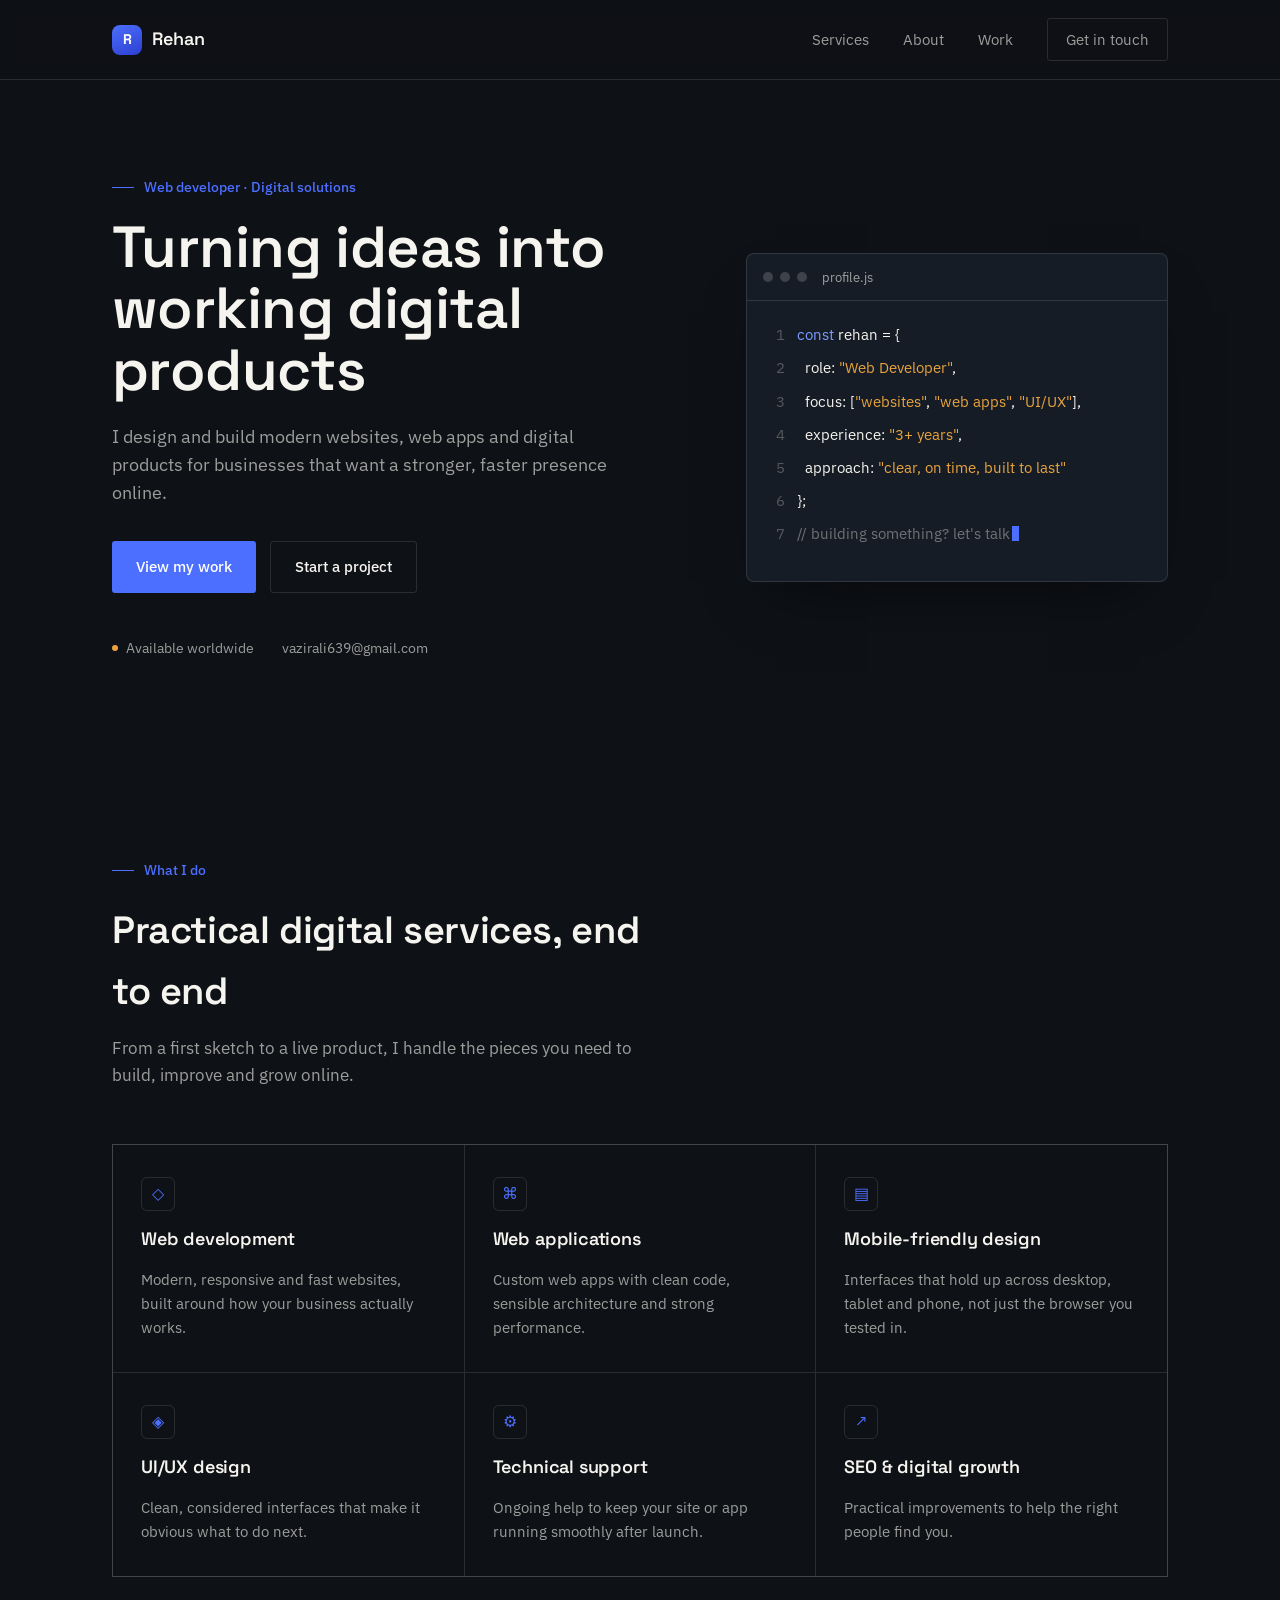
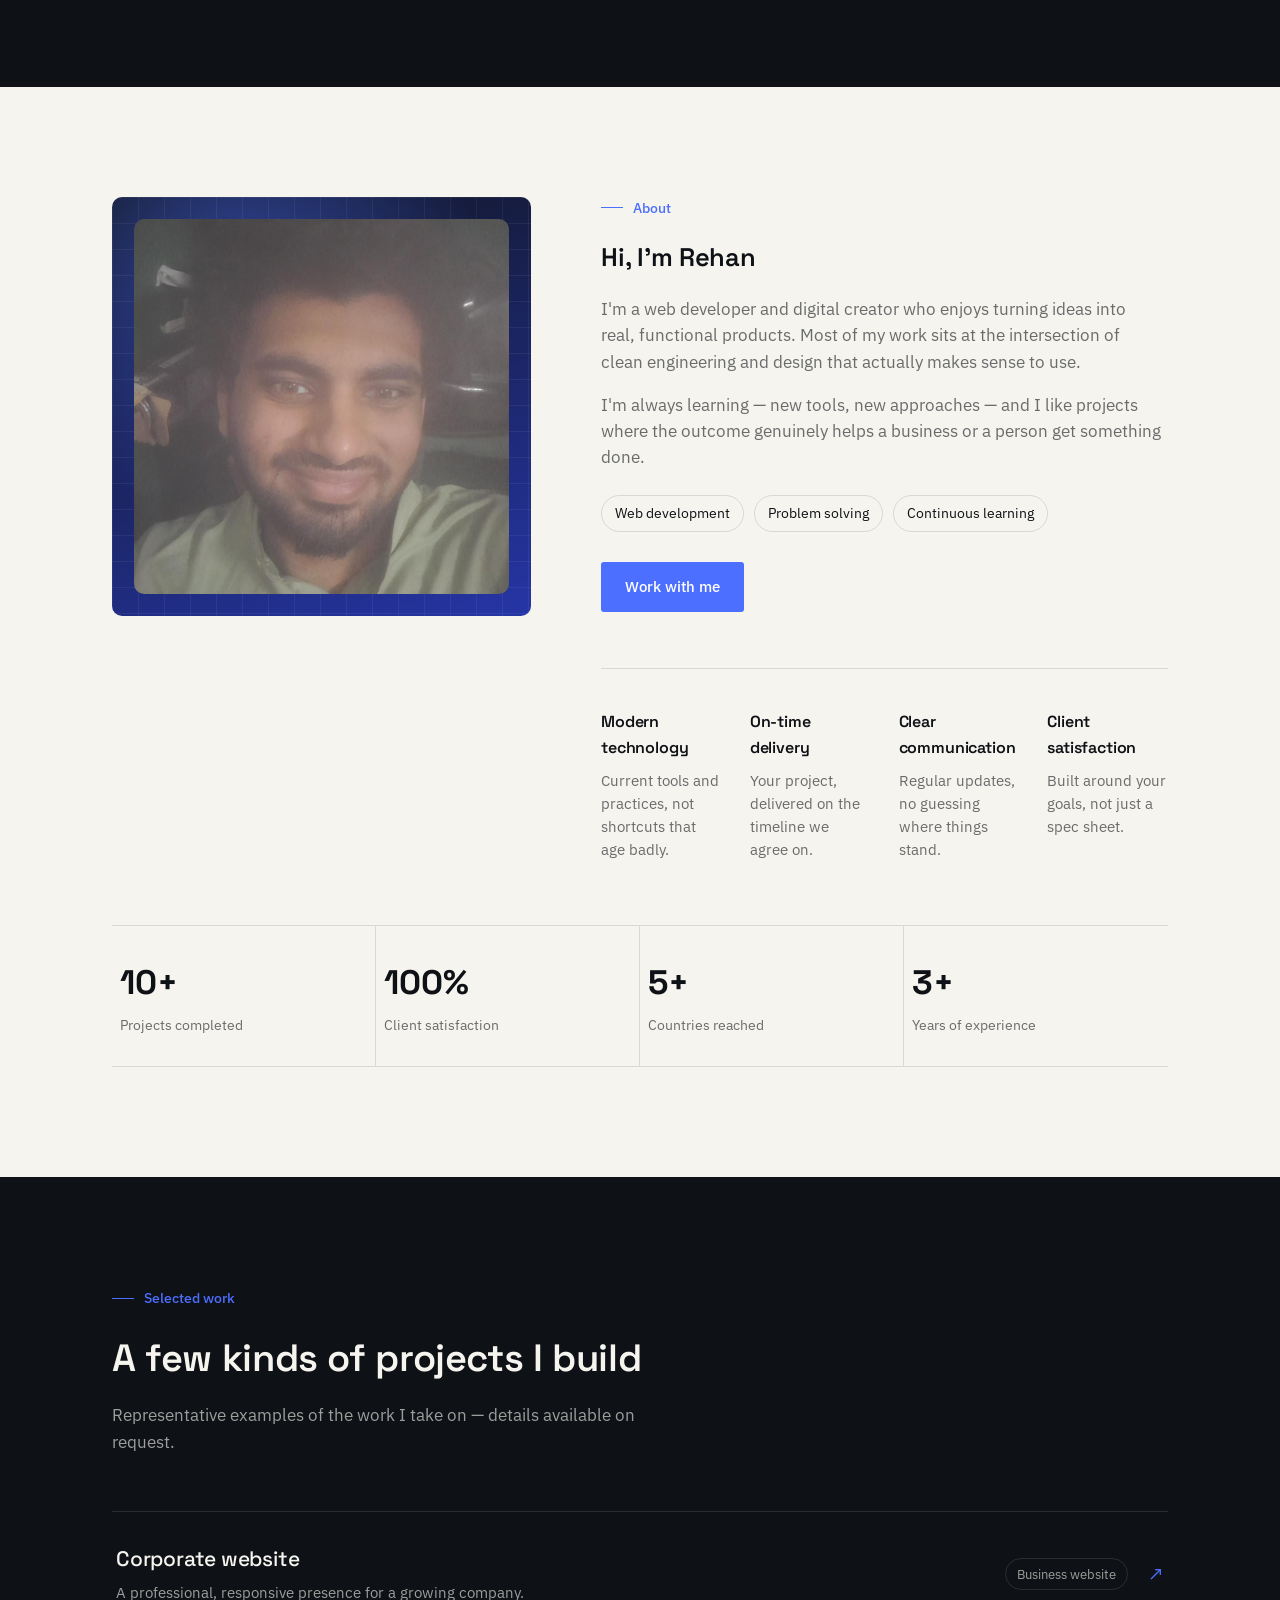
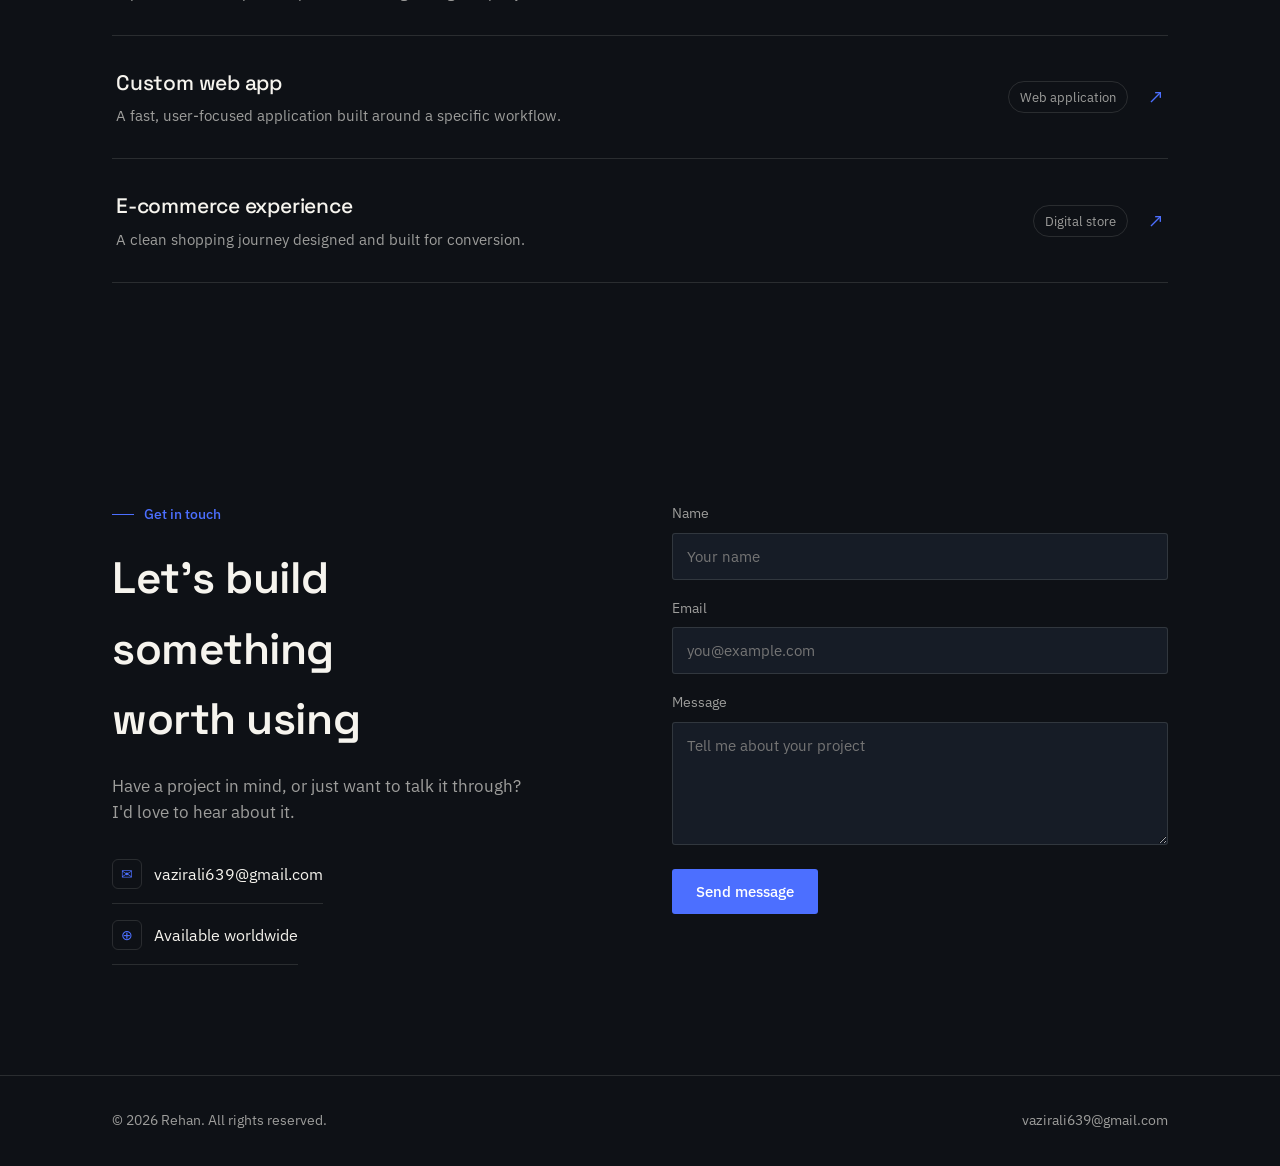
==== commit 676dc2ee: "Add files via upload" ====
--- a/index.html
+++ b/index.html
@@ -208,9 +208,9 @@
       linear-gradient(90deg, rgba(246,244,238,0.06) 1px, transparent 1px);
     background-size:26px 26px;
   }
-  .avatar .initials{
-    font-family:'Space Grotesk',sans-serif; font-weight:700; font-size:52px;
-    color:#fff; position:relative; z-index:1;
+  .avatar img{
+    width:100%; height:100%; object-fit:cover; border-radius:10px;
+    position:relative; z-index:1;
   }
   .about-body p{color:var(--muted-light); font-size:16.5px; max-width:56ch;}
   .about-tags{display:flex; gap:10px; flex-wrap:wrap; margin:24px 0 30px;}
@@ -401,7 +401,7 @@
     <div class="wrap">
       <div class="about-grid">
         <div class="avatar">
-          <div class="initials">RH</div>
+          <img src="profile.jpg" alt="Profile photo of Rehan">
         </div>
 
         <div class="about-body">
